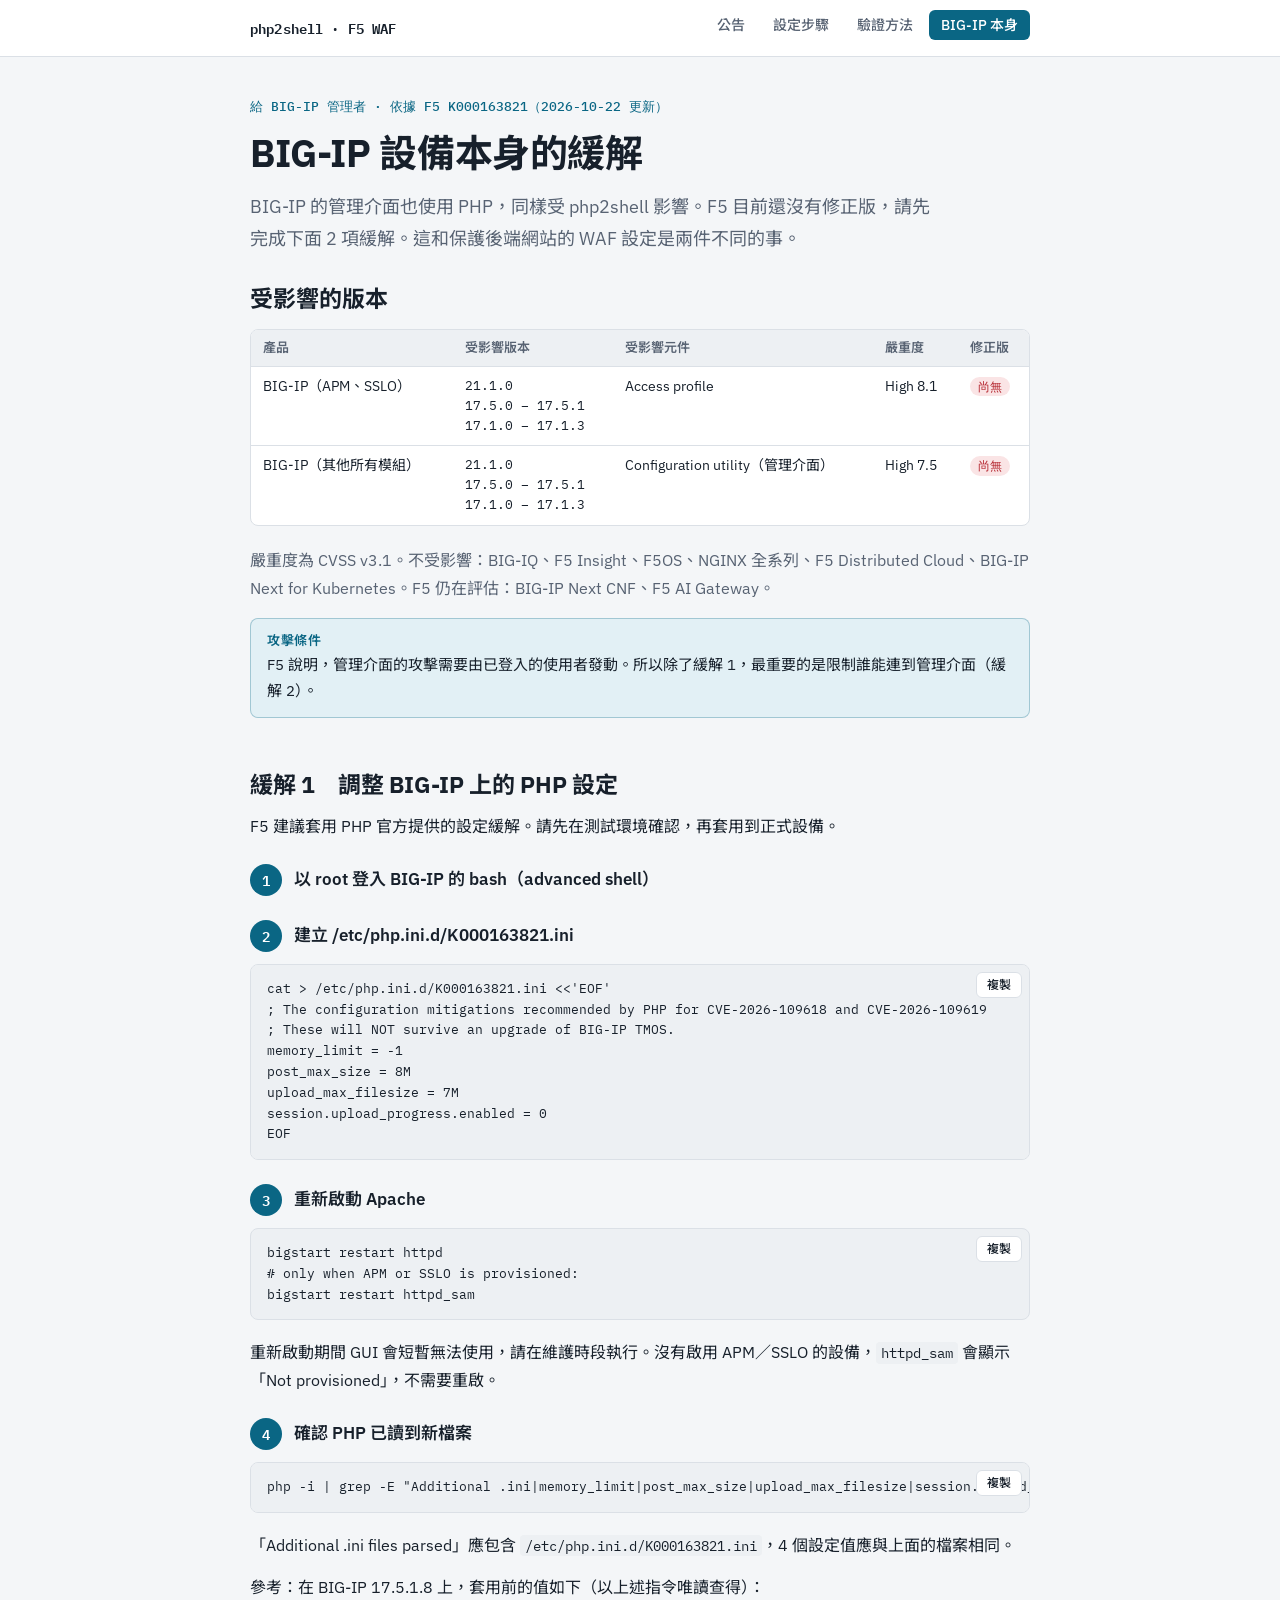
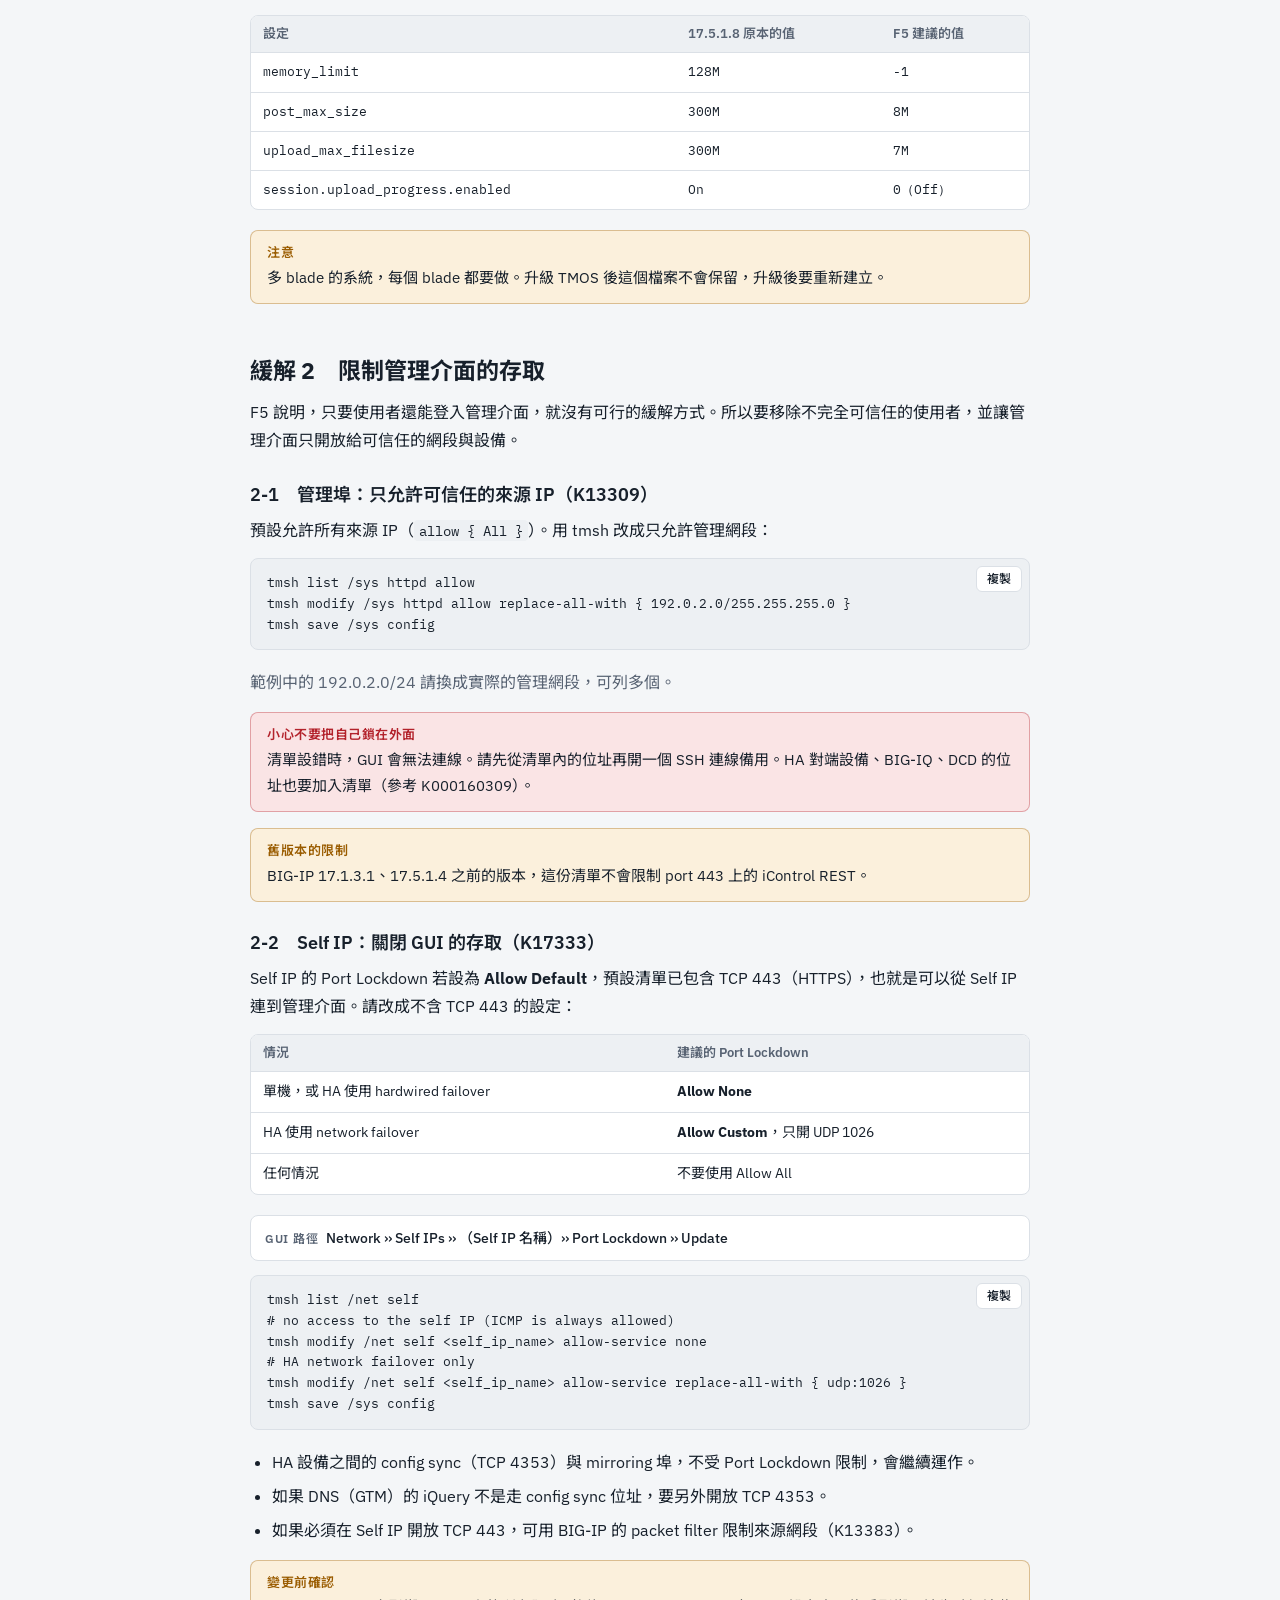
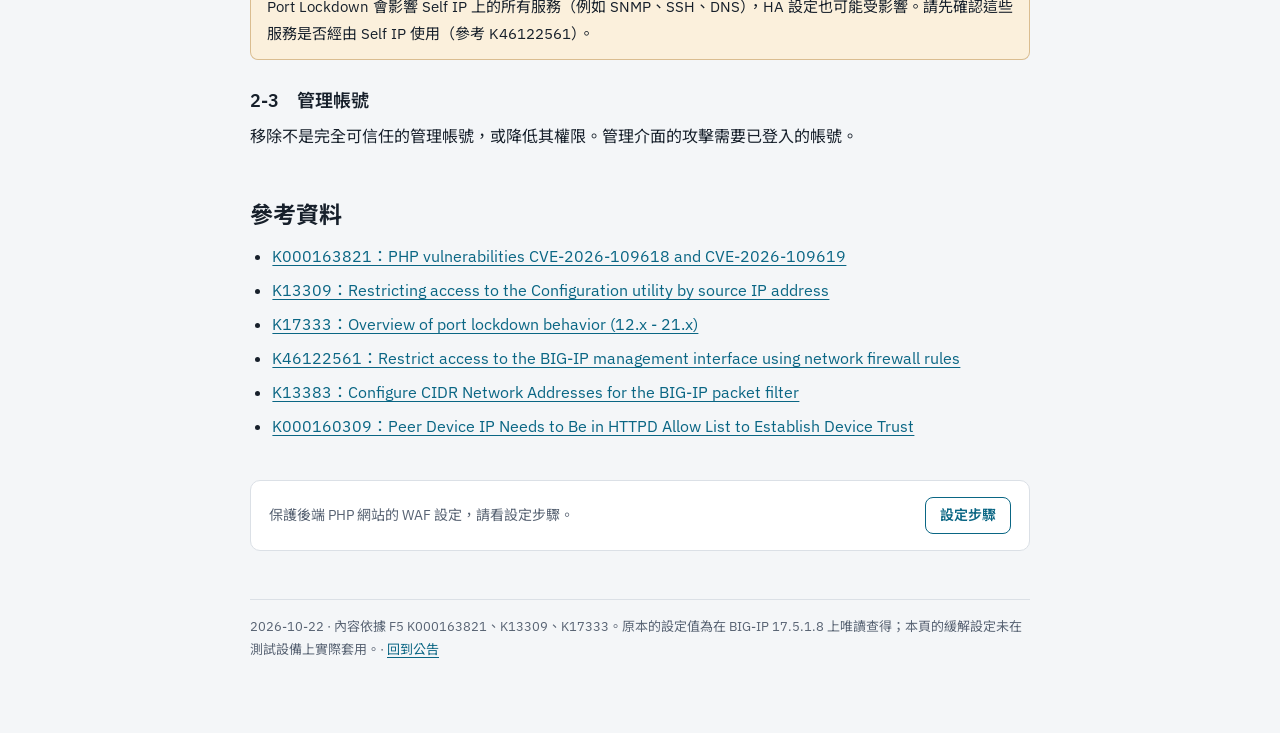
==== docs/bigip.html @ 69b3f518 "docs: add public php2shell guide site for GitHub Pages Co-Authored-By: Claude Opus 5.5 <noreply@anth" ====
<!doctype html>
<html lang="zh-Hant">
<head>
<meta charset="utf-8">
<meta name="viewport" content="width=device-width, initial-scale=1, viewport-fit=cover">
<title>php2shell BIG-IP 本身緩解</title>
<link rel="preconnect" href="https://fonts.googleapis.com">
<link rel="preconnect" href="https://fonts.gstatic.com" crossorigin>
<link rel="stylesheet" href="https://fonts.googleapis.com/css2?family=IBM+Plex+Mono:wght@400;500;600&family=IBM+Plex+Sans:wght@400;500;600;700&family=Noto+Sans+TC:wght@400;500;700&display=swap">
<link rel="stylesheet" href="style.css">
</head>
<body>
<nav class="bar" aria-label="頁面">
  <div class="wrap">
    <a class="brand" href="index.html">php2shell · F5 WAF</a>
    <ul class="tabs">
      <li><a href="index.html">公告</a></li>
      <li><a href="setup.html">設定步驟</a></li>
      <li><a href="verify.html">驗證方法</a></li>
      <li><a href="bigip.html" aria-current="page">BIG-IP 本身</a></li>
    </ul>
  </div>
</nav>

<main class="wrap">
  <header class="hero">
    <p class="eyebrow">給 BIG-IP 管理者 · 依據 F5 K000163821（2026-10-22 更新）</p>
    <h1>BIG-IP 設備本身的緩解</h1>
    <p class="lede">BIG-IP 的管理介面也使用 PHP，同樣受 php2shell 影響。F5 目前還沒有修正版，請先完成下面 2 項緩解。這和保護後端網站的 WAF 設定是兩件不同的事。</p>
  </header>

  <section id="affected">
    <h2>受影響的版本</h2>
    <div class="tbl"><table>
      <tr><th>產品</th><th>受影響版本</th><th>受影響元件</th><th>嚴重度</th><th>修正版</th></tr>
      <tr><td>BIG-IP（APM、SSLO）</td><td class="mono">21.1.0<br>17.5.0 – 17.5.1<br>17.1.0 – 17.1.3</td><td>Access profile</td><td>High 8.1</td><td><span class="pill bad">尚無</span></td></tr>
      <tr><td>BIG-IP（其他所有模組）</td><td class="mono">21.1.0<br>17.5.0 – 17.5.1<br>17.1.0 – 17.1.3</td><td>Configuration utility（管理介面）</td><td>High 7.5</td><td><span class="pill bad">尚無</span></td></tr>
    </table></div>
    <p class="muted">嚴重度為 CVSS v3.1。不受影響：BIG-IQ、F5 Insight、F5OS、NGINX 全系列、F5 Distributed Cloud、BIG-IP Next for Kubernetes。F5 仍在評估：BIG-IP Next CNF、F5 AI Gateway。</p>
    <div class="note info"><b>攻擊條件</b>F5 說明，管理介面的攻擊需要由已登入的使用者發動。所以除了緩解 1，最重要的是限制誰能連到管理介面（緩解 2）。</div>
  </section>

  <section id="php">
    <h2>緩解 1　調整 BIG-IP 上的 PHP 設定</h2>
    <p>F5 建議套用 PHP 官方提供的設定緩解。請先在測試環境確認，再套用到正式設備。</p>
    <div class="step"><span class="n">1</span><h4>以 root 登入 BIG-IP 的 bash（advanced shell）</h4></div>
    <div class="step"><span class="n">2</span><h4>建立 /etc/php.ini.d/K000163821.ini</h4></div>
    <div class="code"><pre>cat &gt; /etc/php.ini.d/K000163821.ini &lt;&lt;'EOF'
; The configuration mitigations recommended by PHP for CVE-2026-109618 and CVE-2026-109619
; These will NOT survive an upgrade of BIG-IP TMOS.
memory_limit = -1
post_max_size = 8M
upload_max_filesize = 7M
session.upload_progress.enabled = 0
EOF</pre></div>
    <div class="step"><span class="n">3</span><h4>重新啟動 Apache</h4></div>
    <div class="code"><pre>bigstart restart httpd
# only when APM or SSLO is provisioned:
bigstart restart httpd_sam</pre></div>
    <p>重新啟動期間 GUI 會短暫無法使用，請在維護時段執行。沒有啟用 APM／SSLO 的設備，<code>httpd_sam</code> 會顯示「Not provisioned」，不需要重啟。</p>
    <div class="step"><span class="n">4</span><h4>確認 PHP 已讀到新檔案</h4></div>
    <div class="code"><pre>php -i | grep -E "Additional .ini|memory_limit|post_max_size|upload_max_filesize|session.upload_progress.enabled"</pre></div>
    <p>「Additional .ini files parsed」應包含 <code>/etc/php.ini.d/K000163821.ini</code>，4 個設定值應與上面的檔案相同。</p>
    <p>參考：在 BIG-IP 17.5.1.8 上，套用前的值如下（以上述指令唯讀查得）：</p>
    <div class="tbl"><table>
      <tr><th>設定</th><th>17.5.1.8 原本的值</th><th>F5 建議的值</th></tr>
      <tr><td class="mono">memory_limit</td><td class="mono">128M</td><td class="mono">-1</td></tr>
      <tr><td class="mono">post_max_size</td><td class="mono">300M</td><td class="mono">8M</td></tr>
      <tr><td class="mono">upload_max_filesize</td><td class="mono">300M</td><td class="mono">7M</td></tr>
      <tr><td class="mono">session.upload_progress.enabled</td><td class="mono">On</td><td class="mono">0（Off）</td></tr>
    </table></div>
    <div class="note warn"><b>注意</b>
      多 blade 的系統，每個 blade 都要做。升級 TMOS 後這個檔案不會保留，升級後要重新建立。
    </div>
  </section>

  <section id="access">
    <h2>緩解 2　限制管理介面的存取</h2>
    <p>F5 說明，只要使用者還能登入管理介面，就沒有可行的緩解方式。所以要移除不完全可信任的使用者，並讓管理介面只開放給可信任的網段與設備。</p>

    <h3>2-1　管理埠：只允許可信任的來源 IP（K13309）</h3>
    <p>預設允許所有來源 IP（<code>allow { All }</code>）。用 tmsh 改成只允許管理網段：</p>
    <div class="code"><pre>tmsh list /sys httpd allow
tmsh modify /sys httpd allow replace-all-with { 192.0.2.0/255.255.255.0 }
tmsh save /sys config</pre></div>
    <p class="muted">範例中的 192.0.2.0/24 請換成實際的管理網段，可列多個。</p>
    <div class="note bad"><b>小心不要把自己鎖在外面</b>清單設錯時，GUI 會無法連線。請先從清單內的位址再開一個 SSH 連線備用。HA 對端設備、BIG-IQ、DCD 的位址也要加入清單（參考 K000160309）。</div>
    <div class="note warn"><b>舊版本的限制</b>BIG-IP 17.1.3.1、17.5.1.4 之前的版本，這份清單不會限制 port 443 上的 iControl REST。</div>

    <h3>2-2　Self IP：關閉 GUI 的存取（K17333）</h3>
    <p>Self IP 的 Port Lockdown 若設為 <b>Allow Default</b>，預設清單已包含 TCP 443（HTTPS），也就是可以從 Self IP 連到管理介面。請改成不含 TCP 443 的設定：</p>
    <div class="tbl"><table>
      <tr><th>情況</th><th>建議的 Port Lockdown</th></tr>
      <tr><td>單機，或 HA 使用 hardwired failover</td><td><b>Allow None</b></td></tr>
      <tr><td>HA 使用 network failover</td><td><b>Allow Custom</b>，只開 UDP 1026</td></tr>
      <tr><td>任何情況</td><td>不要使用 Allow All</td></tr>
    </table></div>
    <div class="path"><span>GUI 路徑</span><b>Network ›› Self IPs ›› （Self IP 名稱）›› Port Lockdown ›› Update</b></div>
    <div class="code"><pre>tmsh list /net self
# no access to the self IP (ICMP is always allowed)
tmsh modify /net self &lt;self_ip_name&gt; allow-service none
# HA network failover only
tmsh modify /net self &lt;self_ip_name&gt; allow-service replace-all-with { udp:1026 }
tmsh save /sys config</pre></div>
    <ul>
      <li>HA 設備之間的 config sync（TCP 4353）與 mirroring 埠，不受 Port Lockdown 限制，會繼續運作。</li>
      <li>如果 DNS（GTM）的 iQuery 不是走 config sync 位址，要另外開放 TCP 4353。</li>
      <li>如果必須在 Self IP 開放 TCP 443，可用 BIG-IP 的 packet filter 限制來源網段（K13383）。</li>
    </ul>
    <div class="note warn"><b>變更前確認</b>Port Lockdown 會影響 Self IP 上的所有服務（例如 SNMP、SSH、DNS），HA 設定也可能受影響。請先確認這些服務是否經由 Self IP 使用（參考 K46122561）。</div>

    <h3>2-3　管理帳號</h3>
    <p>移除不是完全可信任的管理帳號，或降低其權限。管理介面的攻擊需要已登入的帳號。</p>
  </section>

  <section id="refs">
    <h2>參考資料</h2>
    <ul>
      <li><a href="https://my.f5.com/manage/s/article/K000163821">K000163821：PHP vulnerabilities CVE-2026-109618 and CVE-2026-109619</a></li>
      <li><a href="https://my.f5.com/manage/s/article/K13309">K13309：Restricting access to the Configuration utility by source IP address</a></li>
      <li><a href="https://my.f5.com/manage/s/article/K17333">K17333：Overview of port lockdown behavior (12.x - 21.x)</a></li>
      <li><a href="https://my.f5.com/manage/s/article/K46122561">K46122561：Restrict access to the BIG-IP management interface using network firewall rules</a></li>
      <li><a href="https://my.f5.com/manage/s/article/K13383">K13383：Configure CIDR Network Addresses for the BIG-IP packet filter</a></li>
      <li><a href="https://my.f5.com/manage/s/article/K000160309">K000160309：Peer Device IP Needs to Be in HTTPD Allow List to Establish Device Trust</a></li>
    </ul>
  </section>

  <div class="next"><span>保護後端 PHP 網站的 WAF 設定，請看設定步驟。</span><a class="btn ghost" href="setup.html">設定步驟</a></div>

  <footer>2026-10-22 · 內容依據 F5 K000163821、K13309、K17333。原本的設定值為在 BIG-IP 17.5.1.8 上唯讀查得；本頁的緩解設定未在測試設備上實際套用。· <a href="index.html">回到公告</a></footer>
</main>
<script src="app.js"></script>
</body>
</html>
---- docs/style.css ----
/* Layout: one reading column under a three-tab page bar (公告 / 設定步驟 / 驗證方法). */
:root {
  --bg: #f4f6f8;
  --surface: #ffffff;
  --ink: #17202b;
  --muted: #586373;
  --line: #dbe0e6;
  --accent: #0a6684;
  --accent-soft: #e2f0f5;
  --ok: #1d7a4c;
  --ok-soft: #e3f3ea;
  --warn: #9a5c00;
  --warn-soft: #fbf0dc;
  --bad: #b3222b;
  --bad-soft: #fae4e5;
  --code-bg: #edf0f3;
  --shadow: 0 1px 2px rgba(20, 32, 48, .06), 0 4px 16px rgba(20, 32, 48, .05);
  --f-display: "IBM Plex Sans", "Noto Sans TC", "PingFang TC", "Microsoft JhengHei", sans-serif;
  --f-body: "IBM Plex Sans", "Noto Sans TC", "PingFang TC", "Microsoft JhengHei", sans-serif;
  --f-mono: "IBM Plex Mono", ui-monospace, "SFMono-Regular", Menlo, Consolas, monospace;
  color-scheme: light;
}
@media (prefers-color-scheme: dark) {
  :root:not([data-theme="light"]) {
    --bg: #0f1419; --surface: #161d25; --ink: #e5eaef; --muted: #9ba7b3; --line: #2a3541;
    --accent: #56b4d3; --accent-soft: #12303b; --ok: #4fc58c; --ok-soft: #133024;
    --warn: #e2a64b; --warn-soft: #34270f; --bad: #f1737c; --bad-soft: #3a1a1d; --code-bg: #1c2530;
    --shadow: 0 1px 2px rgba(0, 0, 0, .3), 0 4px 16px rgba(0, 0, 0, .25);
    color-scheme: dark;
  }
}
:root[data-theme="dark"] {
  --bg: #0f1419; --surface: #161d25; --ink: #e5eaef; --muted: #9ba7b3; --line: #2a3541;
  --accent: #56b4d3; --accent-soft: #12303b; --ok: #4fc58c; --ok-soft: #133024;
  --warn: #e2a64b; --warn-soft: #34270f; --bad: #f1737c; --bad-soft: #3a1a1d; --code-bg: #1c2530;
  --shadow: 0 1px 2px rgba(0, 0, 0, .3), 0 4px 16px rgba(0, 0, 0, .25);
  color-scheme: dark;
}

* { box-sizing: border-box; }
html { -webkit-text-size-adjust: 100%; }
body { margin: 0; background: var(--bg); color: var(--ink); font-family: var(--f-body); font-size: 16px; line-height: 1.75; }
img { max-width: 100%; }
[hidden] { display: none !important; }
a { color: var(--accent); text-underline-offset: 3px; }
a:focus-visible, button:focus-visible { outline: 2px solid var(--accent); outline-offset: 2px; border-radius: 4px; }
code { font-family: var(--f-mono); font-size: .9em; background: var(--code-bg); padding: .08em .35em; border-radius: 4px; overflow-wrap: anywhere; }

.wrap { max-width: 820px; margin: 0 auto; padding-inline: 20px; }

/* page bar */
.bar { background: var(--surface); border-bottom: 1px solid var(--line); position: sticky; top: env(safe-area-inset-top, 0px); z-index: 10; }
.bar .wrap { display: flex; flex-wrap: wrap; align-items: center; justify-content: space-between; gap: 6px 16px; padding-block: 10px; }
.bar .brand { font: 600 14px/1.3 var(--f-mono); color: var(--ink); text-decoration: none; letter-spacing: .01em; }
.tabs { display: flex; gap: 4px; flex-wrap: wrap; margin: 0; padding: 0; list-style: none; }
.tabs a { display: block; padding: 6px 12px; border-radius: 6px; font: 500 14px/1.3 var(--f-display); color: var(--muted); text-decoration: none; }
.tabs a:hover { background: var(--accent-soft); color: var(--ink); }
.tabs a[aria-current="page"] { background: var(--accent); color: var(--surface); }

/* hero */
.hero { padding-block: 40px 28px; }
.eyebrow { font: 500 13px/1.5 var(--f-mono); color: var(--accent); margin: 0 0 12px; }
h1 { font: 700 clamp(27px, 4.4vw, 38px)/1.28 var(--f-display); margin: 0 0 14px; text-wrap: balance; letter-spacing: -.01em; }
.lede { font-size: 18px; color: var(--muted); margin: 0; max-width: 62ch; }

main { padding-bottom: 72px; }
.hero + section { padding-top: 0; }
section { padding-top: 34px; scroll-margin-top: 72px; }
h2 { font: 700 23px/1.4 var(--f-display); margin: 0 0 12px; text-wrap: balance; }
h3 { font: 600 18px/1.45 var(--f-display); margin: 28px 0 8px; text-wrap: balance; }
p { margin: 0 0 14px; }
ul, ol { padding-left: 1.4em; margin: 0 0 16px; }
li { margin-bottom: 6px; }
.muted { color: var(--muted); }

.note { border-radius: 8px; padding: 12px 16px; margin: 16px 0; font-size: 15px; border: 1px solid; }
.note b:first-child { display: block; font: 600 13px/1.5 var(--f-display); letter-spacing: .04em; margin-bottom: 2px; }
.note.warn { background: var(--warn-soft); border-color: color-mix(in srgb, var(--warn) 35%, transparent); }
.note.warn b:first-child { color: var(--warn); }
.note.bad { background: var(--bad-soft); border-color: color-mix(in srgb, var(--bad) 35%, transparent); }
.note.bad b:first-child { color: var(--bad); }
.note.info { background: var(--accent-soft); border-color: color-mix(in srgb, var(--accent) 30%, transparent); }
.note.info b:first-child { color: var(--accent); }

.tbl { overflow-x: auto; margin: 14px 0 20px; border: 1px solid var(--line); border-radius: 8px; background: var(--surface); }
table { border-collapse: collapse; width: 100%; font-size: 14px; line-height: 1.55; }
th, td { text-align: left; padding: 9px 12px; border-bottom: 1px solid var(--line); vertical-align: top; }
th { font: 600 13px/1.4 var(--f-display); color: var(--muted); background: var(--code-bg); white-space: nowrap; }
tr:last-child td { border-bottom: 0; }
td.mono { font-family: var(--f-mono); font-size: 13px; white-space: nowrap; }

.pill { display: inline-block; font: 500 12px/1.3 var(--f-mono); padding: 2px 8px; border-radius: 999px; white-space: nowrap; }
.pill.ok { background: var(--ok-soft); color: var(--ok); }
.pill.bad { background: var(--bad-soft); color: var(--bad); }
.pill.warn { background: var(--warn-soft); color: var(--warn); }
.pill.dim { background: var(--code-bg); color: var(--muted); }

/* the four required actions on the notice page */
.todo { list-style: none; padding: 0; margin: 18px 0 8px; display: grid; gap: 10px; counter-reset: todo; }
.todo li { margin: 0; display: grid; grid-template-columns: 40px minmax(0, 1fr); gap: 14px; background: var(--surface); border: 1px solid var(--line); border-radius: 10px; padding: 16px 18px; counter-increment: todo; }
.todo li::before { content: counter(todo); width: 40px; height: 40px; border-radius: 50%; background: var(--accent); color: var(--surface); display: grid; place-items: center; font: 600 17px/1 var(--f-mono); }
.todo strong { display: block; font: 600 17px/1.45 var(--f-display); margin-bottom: 2px; }
.todo span { color: var(--muted); font-size: 15px; display: block; }
.todo a { font-size: 14px; }

.sigs { display: grid; grid-template-columns: repeat(3, minmax(0, 1fr)); gap: 10px; margin: 14px 0 6px; }
.sig { background: var(--surface); border: 1px solid var(--line); border-radius: 10px; padding: 14px 16px; display: grid; gap: 4px; }
.sig .id { font: 600 20px/1.2 var(--f-mono); }
.sig .nm { font-size: 14px; }
.sig .row { display: flex; flex-wrap: wrap; gap: 6px; margin-top: 4px; }

.links { display: grid; grid-template-columns: repeat(2, minmax(0, 1fr)); gap: 10px; margin: 14px 0; }
.links a { display: grid; gap: 2px; padding: 14px 16px; background: var(--surface); border: 1px solid var(--line); border-radius: 10px; text-decoration: none; color: var(--ink); }
.links a:hover { border-color: var(--accent); }
.links a b { font: 600 16px/1.4 var(--f-display); color: var(--accent); }
.links a span { font-size: 14px; color: var(--muted); }

/* GUI steps */
.path { display: flex; flex-wrap: wrap; gap: 4px 8px; align-items: baseline; font-size: 14px; margin: 14px 0; padding: 10px 14px; background: var(--surface); border: 1px solid var(--line); border-radius: 8px; }
.path span:first-child { font: 600 12px/1.6 var(--f-display); letter-spacing: .06em; text-transform: uppercase; color: var(--muted); }
.path b { font-weight: 500; min-width: 0; overflow-wrap: anywhere; }
.step { display: grid; grid-template-columns: 32px minmax(0, 1fr); gap: 12px; margin: 24px 0 10px; align-items: start; }
.step .n { width: 32px; height: 32px; border-radius: 50%; background: var(--accent); color: var(--surface); display: grid; place-items: center; font: 600 14px/1 var(--f-mono); }
.step h4 { font: 600 17px/1.5 var(--f-display); margin: 3px 0 0; }

figure { margin: 14px 0 22px; }
figure button { display: block; width: 100%; padding: 0; border: 1px solid var(--line); border-radius: 8px; overflow: hidden; background: var(--surface); cursor: zoom-in; box-shadow: var(--shadow); }
figure.narrow button { max-width: 520px; }
figure img { display: block; width: 100%; height: auto; }
figcaption { font-size: 13px; color: var(--muted); margin-top: 8px; }

.code { position: relative; margin: 12px 0 18px; }
.code pre { margin: 0; background: var(--code-bg); border: 1px solid var(--line); border-radius: 8px; padding: 14px 16px; padding-right: 72px; overflow-x: auto; font: 13px/1.6 var(--f-mono); color: var(--ink); }
.code button { position: absolute; top: 8px; right: 8px; font: 500 12px/1 var(--f-display); padding: 6px 10px; border-radius: 6px; border: 1px solid var(--line); background: var(--surface); color: var(--ink); cursor: pointer; }
.code button:hover { border-color: var(--accent); color: var(--accent); }

.btn { display: inline-flex; align-items: center; gap: 8px; padding: 9px 14px; border-radius: 8px; font: 600 14px/1.2 var(--f-display); text-decoration: none; border: 1px solid var(--accent); }
.btn.primary { background: var(--accent); color: var(--surface); }
.btn.ghost { color: var(--accent); }
.btns { display: flex; flex-wrap: wrap; gap: 8px; margin: 12px 0 18px; }

.next { margin-top: 40px; padding: 16px 18px; border: 1px solid var(--line); border-radius: 10px; background: var(--surface); display: flex; flex-wrap: wrap; gap: 8px 16px; align-items: center; justify-content: space-between; }
.next span { color: var(--muted); font-size: 14px; }

footer { margin-top: 48px; padding-top: 16px; border-top: 1px solid var(--line); font-size: 13px; color: var(--muted); }

.lightbox { position: fixed; inset: 0; background: rgba(8, 12, 16, .88); display: grid; place-items: center; padding: 24px; z-index: 50; cursor: zoom-out; }
.lightbox img { max-width: 100%; max-height: 100%; border-radius: 6px; background: #fff; }

@media (max-width: 640px) {
  body { font-size: 15px; }
  .wrap { padding-inline: 16px; }
  .sigs, .links { grid-template-columns: minmax(0, 1fr); }
  .todo li { grid-template-columns: 32px minmax(0, 1fr); gap: 12px; padding: 14px; }
  .todo li::before { width: 32px; height: 32px; font-size: 15px; }
  .hero { padding-block: 28px 20px; }
}
@media (prefers-reduced-motion: no-preference) {
  .tabs a, .links a, .btn, .code button { transition: background-color .15s, color .15s, border-color .15s; }
}
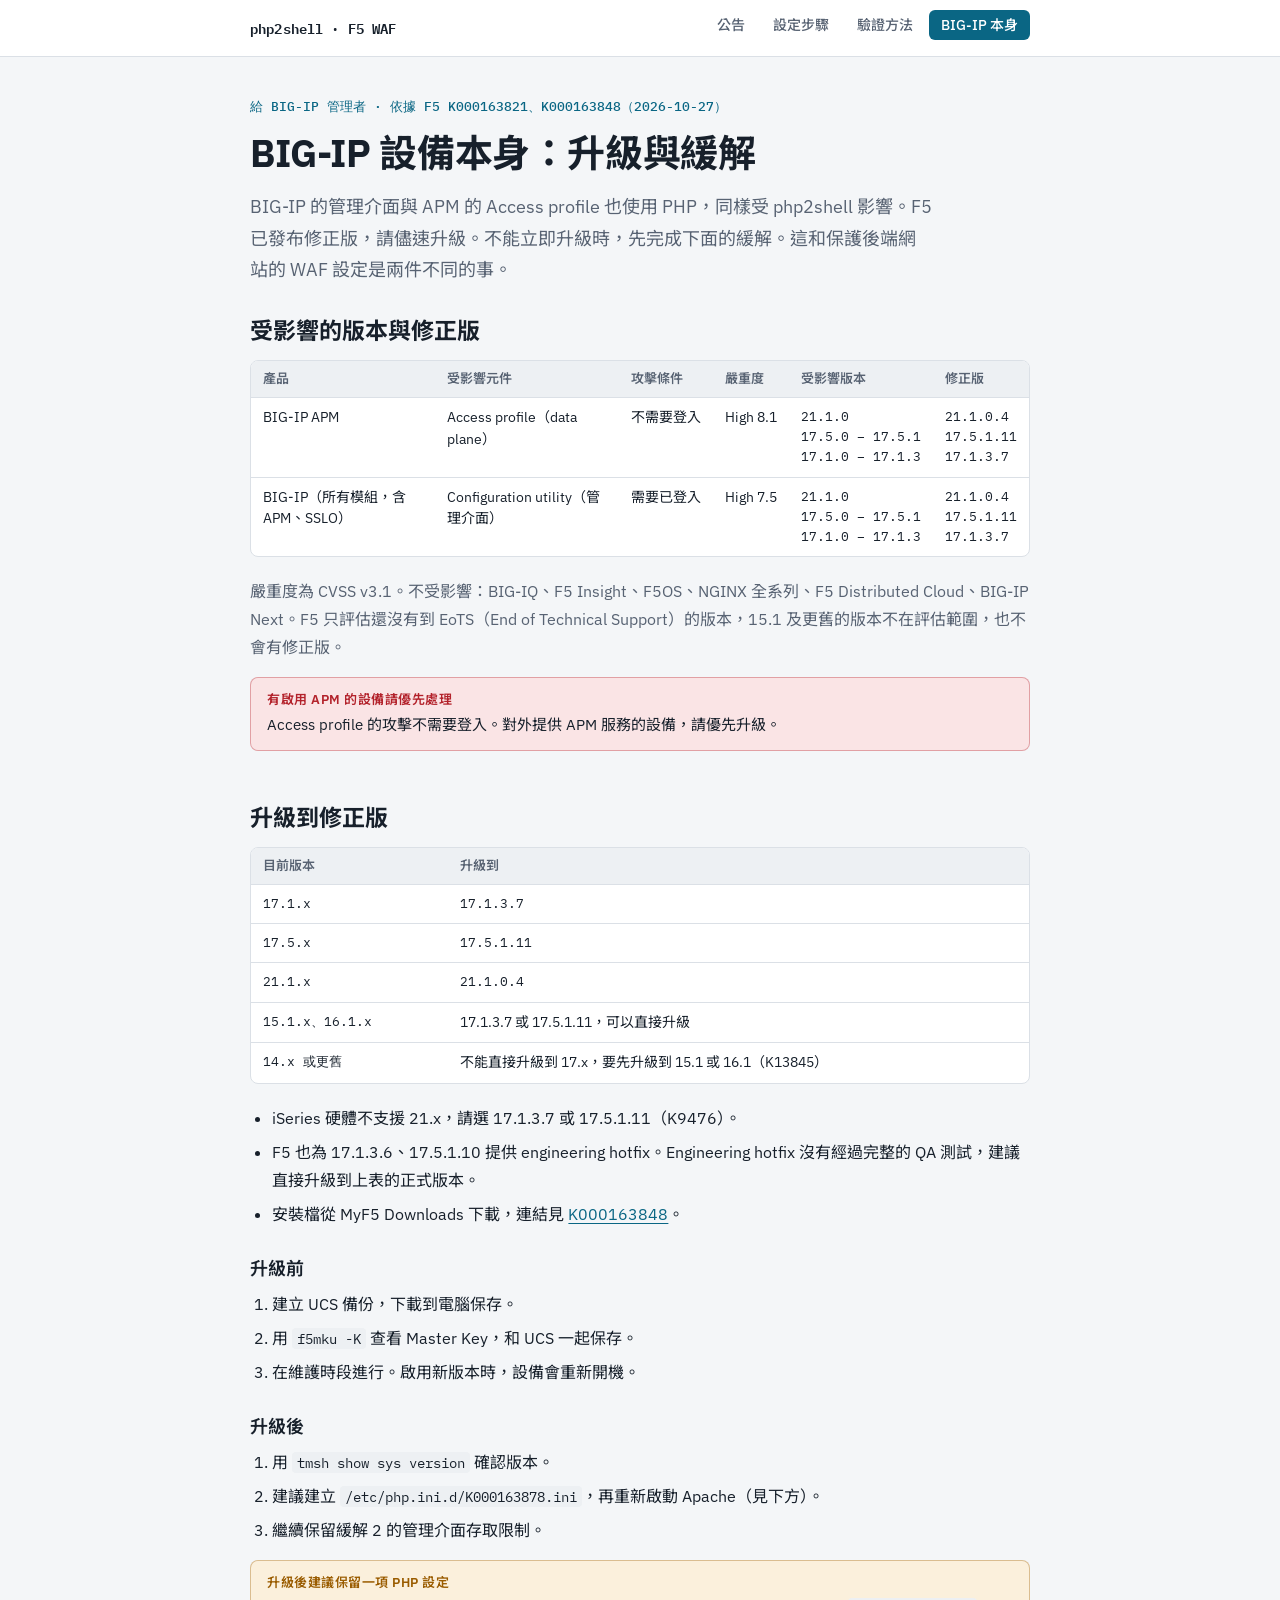
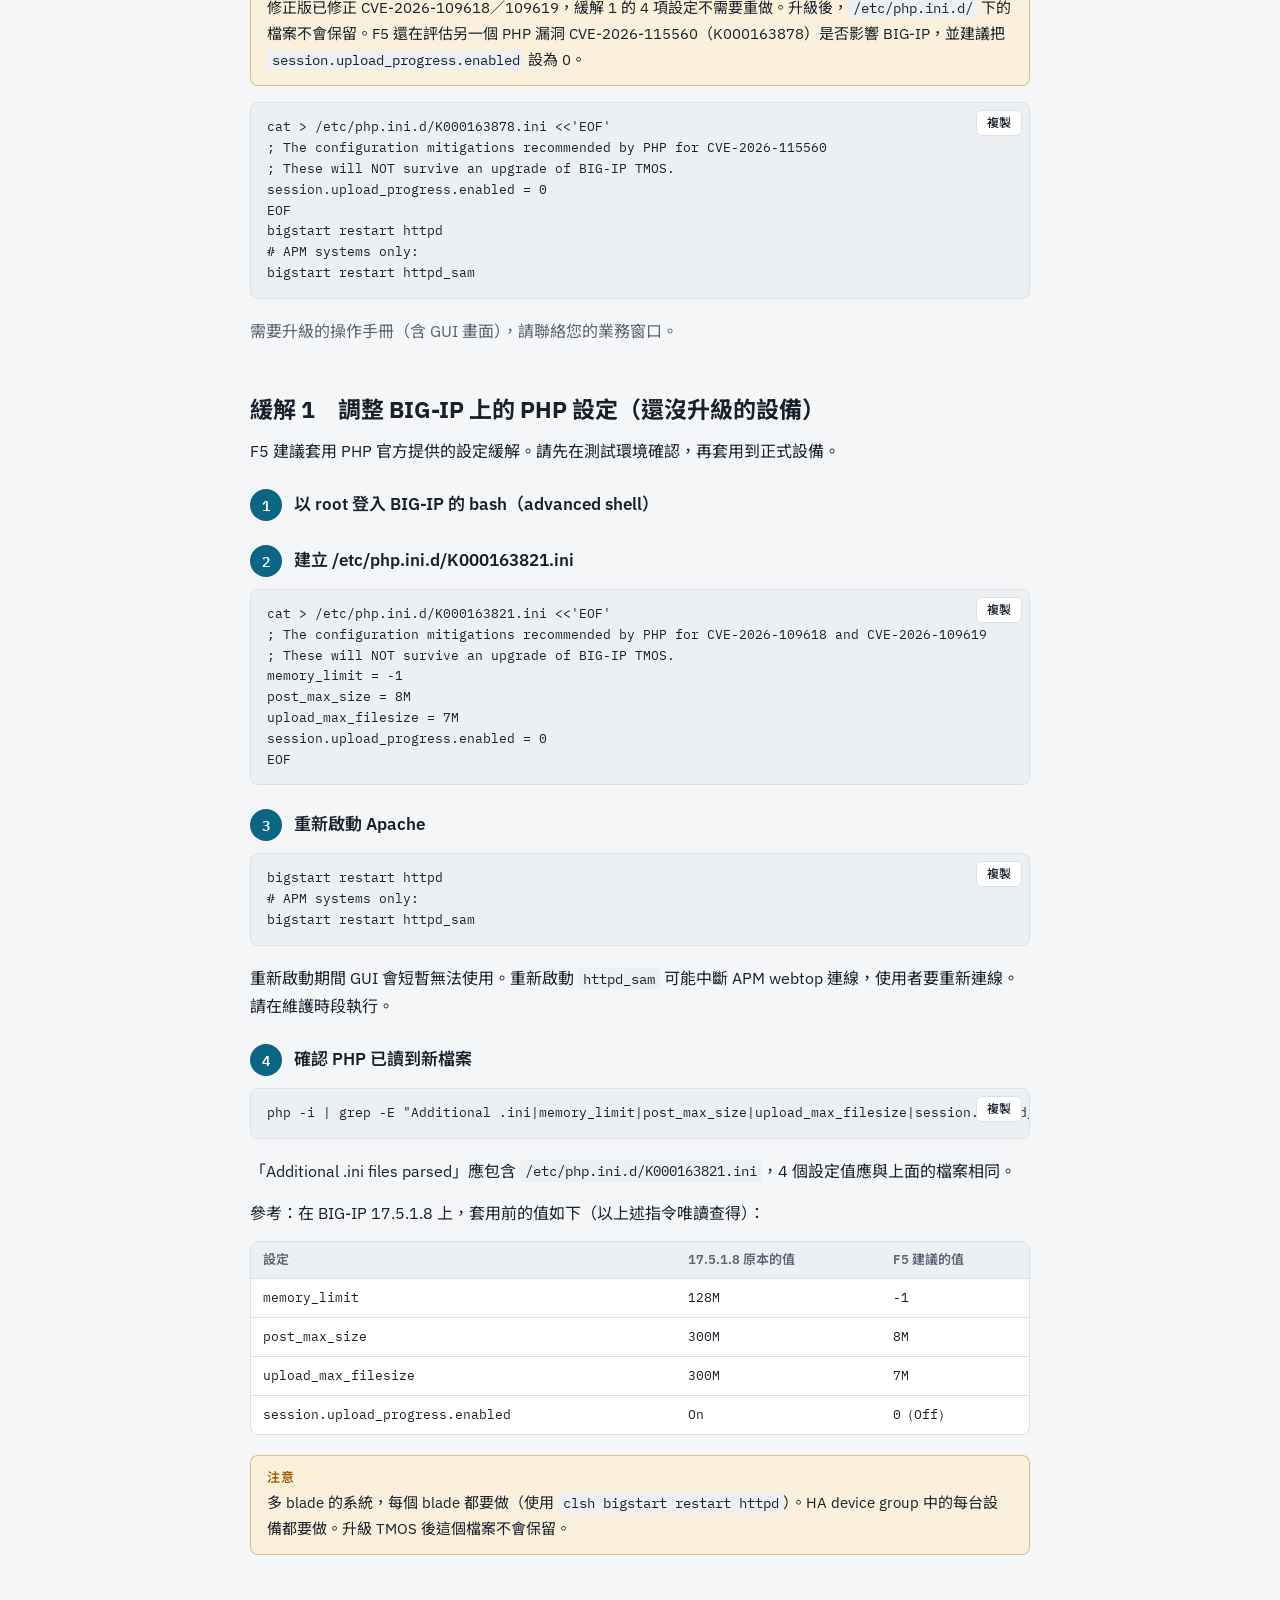
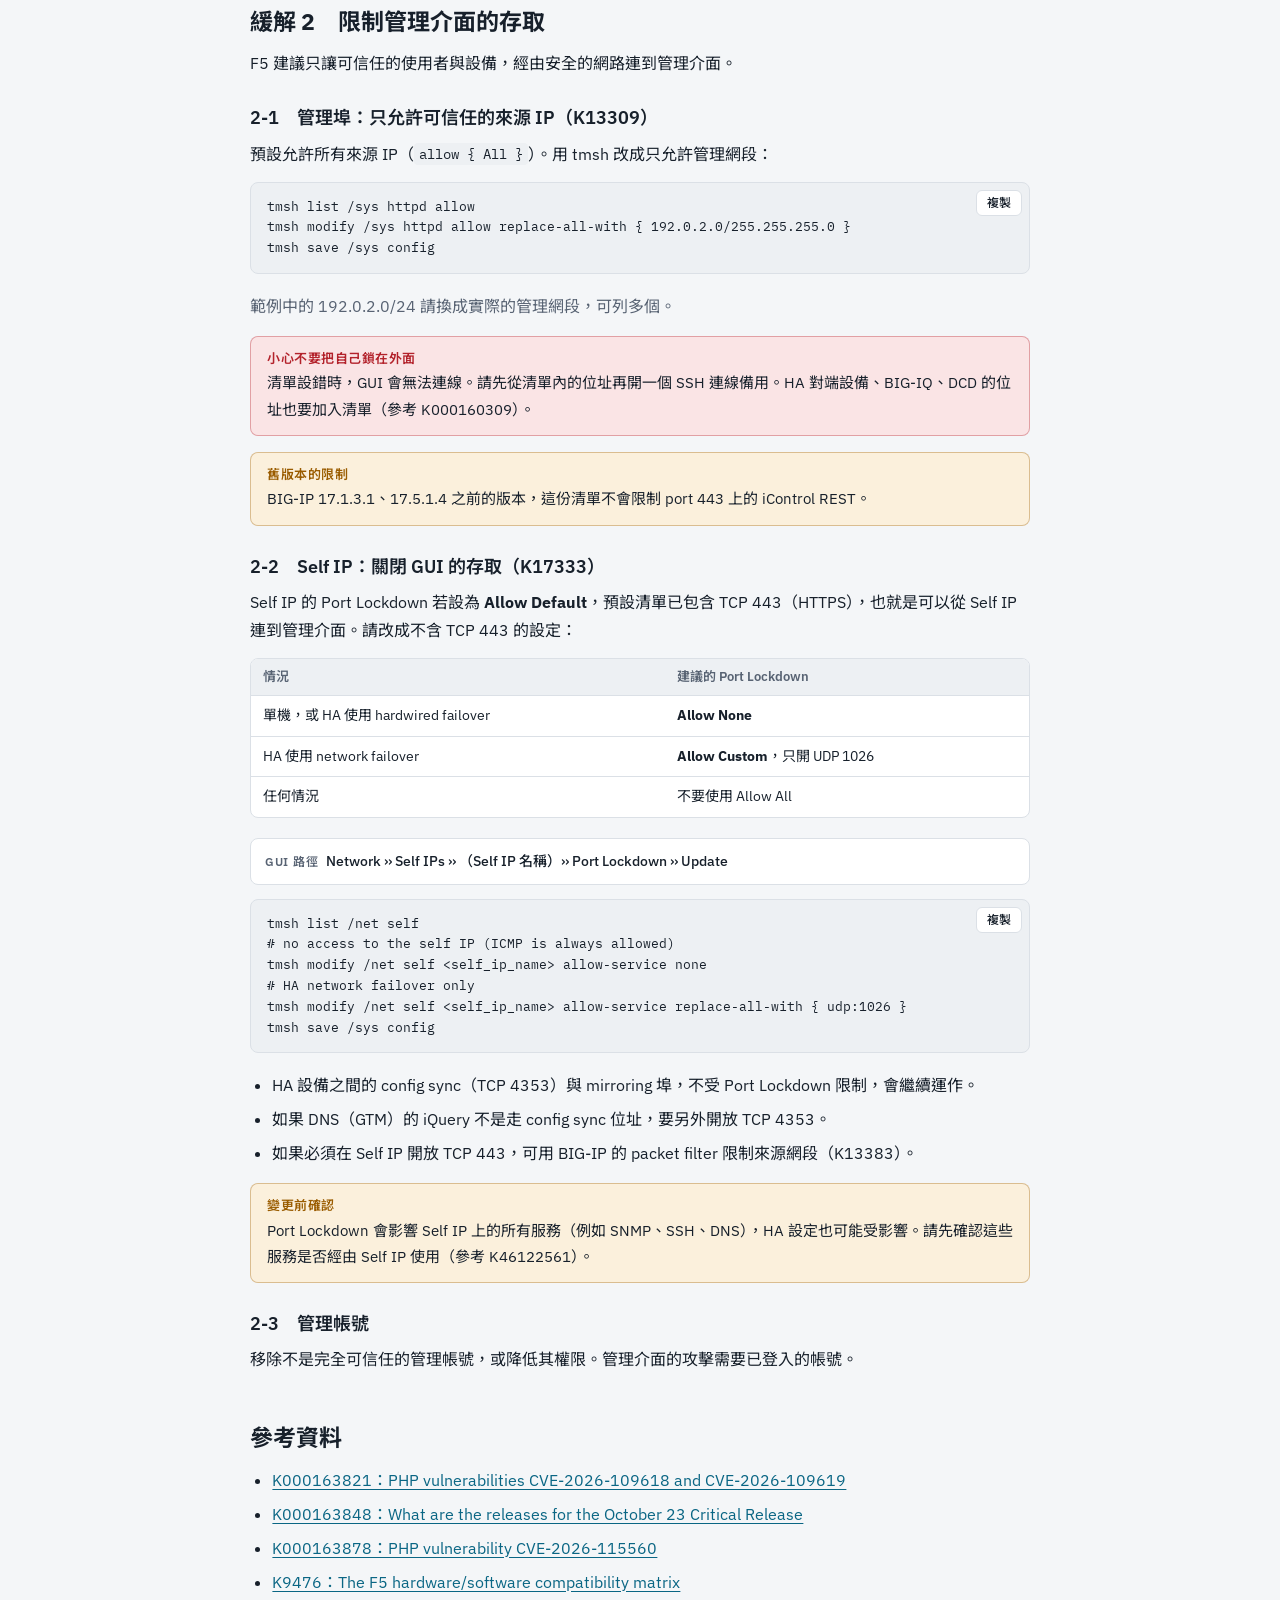
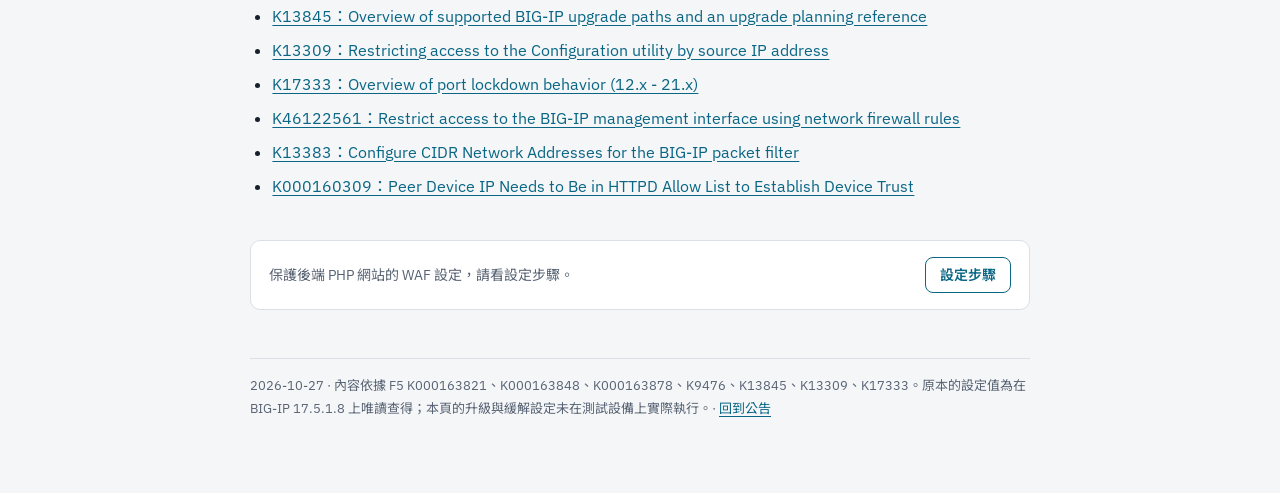
==== commit 8b967686: "docs: add F5 fixed versions and BIG-IP upgrade guidance - bigip.html: fixed versions 17.1.3.7 / 17.5" ====
--- a/docs/bigip.html
+++ b/docs/bigip.html
@@ -3,7 +3,7 @@
 <head>
 <meta charset="utf-8">
 <meta name="viewport" content="width=device-width, initial-scale=1, viewport-fit=cover">
-<title>php2shell BIG-IP 本身緩解</title>
+<title>php2shell BIG-IP 升級與緩解</title>
 <link rel="preconnect" href="https://fonts.googleapis.com">
 <link rel="preconnect" href="https://fonts.gstatic.com" crossorigin>
 <link rel="stylesheet" href="https://fonts.googleapis.com/css2?family=IBM+Plex+Mono:wght@400;500;600&family=IBM+Plex+Sans:wght@400;500;600;700&family=Noto+Sans+TC:wght@400;500;700&display=swap">
@@ -24,24 +24,65 @@
 
 <main class="wrap">
   <header class="hero">
-    <p class="eyebrow">給 BIG-IP 管理者 · 依據 F5 K000163821（2026-10-22 更新）</p>
-    <h1>BIG-IP 設備本身的緩解</h1>
-    <p class="lede">BIG-IP 的管理介面也使用 PHP，同樣受 php2shell 影響。F5 目前還沒有修正版，請先完成下面 2 項緩解。這和保護後端網站的 WAF 設定是兩件不同的事。</p>
+    <p class="eyebrow">給 BIG-IP 管理者 · 依據 F5 K000163821、K000163848（2026-10-27）</p>
+    <h1>BIG-IP 設備本身：升級與緩解</h1>
+    <p class="lede">BIG-IP 的管理介面與 APM 的 Access profile 也使用 PHP，同樣受 php2shell 影響。F5 已發布修正版，請儘速升級。不能立即升級時，先完成下面的緩解。這和保護後端網站的 WAF 設定是兩件不同的事。</p>
   </header>
 
   <section id="affected">
-    <h2>受影響的版本</h2>
+    <h2>受影響的版本與修正版</h2>
     <div class="tbl"><table>
-      <tr><th>產品</th><th>受影響版本</th><th>受影響元件</th><th>嚴重度</th><th>修正版</th></tr>
-      <tr><td>BIG-IP（APM、SSLO）</td><td class="mono">21.1.0<br>17.5.0 – 17.5.1<br>17.1.0 – 17.1.3</td><td>Access profile</td><td>High 8.1</td><td><span class="pill bad">尚無</span></td></tr>
-      <tr><td>BIG-IP（其他所有模組）</td><td class="mono">21.1.0<br>17.5.0 – 17.5.1<br>17.1.0 – 17.1.3</td><td>Configuration utility（管理介面）</td><td>High 7.5</td><td><span class="pill bad">尚無</span></td></tr>
+      <tr><th>產品</th><th>受影響元件</th><th>攻擊條件</th><th>嚴重度</th><th>受影響版本</th><th>修正版</th></tr>
+      <tr><td>BIG-IP APM</td><td>Access profile（data plane）</td><td class="nw">不需要登入</td><td class="nw">High 8.1</td><td class="mono">21.1.0<br>17.5.0 – 17.5.1<br>17.1.0 – 17.1.3</td><td class="mono">21.1.0.4<br>17.5.1.11<br>17.1.3.7</td></tr>
+      <tr><td>BIG-IP（所有模組，含 APM、SSLO）</td><td>Configuration utility（管理介面）</td><td class="nw">需要已登入</td><td class="nw">High 7.5</td><td class="mono">21.1.0<br>17.5.0 – 17.5.1<br>17.1.0 – 17.1.3</td><td class="mono">21.1.0.4<br>17.5.1.11<br>17.1.3.7</td></tr>
     </table></div>
-    <p class="muted">嚴重度為 CVSS v3.1。不受影響：BIG-IQ、F5 Insight、F5OS、NGINX 全系列、F5 Distributed Cloud、BIG-IP Next for Kubernetes。F5 仍在評估：BIG-IP Next CNF、F5 AI Gateway。</p>
-    <div class="note info"><b>攻擊條件</b>F5 說明，管理介面的攻擊需要由已登入的使用者發動。所以除了緩解 1，最重要的是限制誰能連到管理介面（緩解 2）。</div>
+    <p class="muted">嚴重度為 CVSS v3.1。不受影響：BIG-IQ、F5 Insight、F5OS、NGINX 全系列、F5 Distributed Cloud、BIG-IP Next。F5 只評估還沒有到 EoTS（End of Technical Support）的版本，15.1 及更舊的版本不在評估範圍，也不會有修正版。</p>
+    <div class="note bad"><b>有啟用 APM 的設備請優先處理</b>Access profile 的攻擊不需要登入。對外提供 APM 服務的設備，請優先升級。</div>
+  </section>
+
+  <section id="upgrade">
+    <h2>升級到修正版</h2>
+    <div class="tbl"><table>
+      <tr><th>目前版本</th><th>升級到</th></tr>
+      <tr><td class="mono">17.1.x</td><td class="mono">17.1.3.7</td></tr>
+      <tr><td class="mono">17.5.x</td><td class="mono">17.5.1.11</td></tr>
+      <tr><td class="mono">21.1.x</td><td class="mono">21.1.0.4</td></tr>
+      <tr><td class="mono">15.1.x、16.1.x</td><td><span class="mono">17.1.3.7</span> 或 <span class="mono">17.5.1.11</span>，可以直接升級</td></tr>
+      <tr><td class="mono">14.x 或更舊</td><td>不能直接升級到 17.x，要先升級到 15.1 或 16.1（K13845）</td></tr>
+    </table></div>
+    <ul>
+      <li>iSeries 硬體不支援 21.x，請選 17.1.3.7 或 17.5.1.11（K9476）。</li>
+      <li>F5 也為 17.1.3.6、17.5.1.10 提供 engineering hotfix。Engineering hotfix 沒有經過完整的 QA 測試，建議直接升級到上表的正式版本。</li>
+      <li>安裝檔從 MyF5 Downloads 下載，連結見 <a href="https://my.f5.com/manage/s/article/K000163848">K000163848</a>。</li>
+    </ul>
+
+    <h3>升級前</h3>
+    <ol>
+      <li>建立 UCS 備份，下載到電腦保存。</li>
+      <li>用 <code>f5mku -K</code> 查看 Master Key，和 UCS 一起保存。</li>
+      <li>在維護時段進行。啟用新版本時，設備會重新開機。</li>
+    </ol>
+
+    <h3>升級後</h3>
+    <ol>
+      <li>用 <code>tmsh show sys version</code> 確認版本。</li>
+      <li>建議建立 <code>/etc/php.ini.d/K000163878.ini</code>，再重新啟動 Apache（見下方）。</li>
+      <li>繼續保留緩解 2 的管理介面存取限制。</li>
+    </ol>
+    <div class="note warn"><b>升級後建議保留一項 PHP 設定</b>修正版已修正 CVE-2026-109618／109619，緩解 1 的 4 項設定不需要重做。升級後，<code>/etc/php.ini.d/</code> 下的檔案不會保留。F5 還在評估另一個 PHP 漏洞 CVE-2026-115560（K000163878）是否影響 BIG-IP，並建議把 <code>session.upload_progress.enabled</code> 設為 0。</div>
+    <div class="code"><pre>cat &gt; /etc/php.ini.d/K000163878.ini &lt;&lt;'EOF'
+; The configuration mitigations recommended by PHP for CVE-2026-115560
+; These will NOT survive an upgrade of BIG-IP TMOS.
+session.upload_progress.enabled = 0
+EOF
+bigstart restart httpd
+# APM systems only:
+bigstart restart httpd_sam</pre></div>
+    <p class="muted">需要升級的操作手冊（含 GUI 畫面），請聯絡您的業務窗口。</p>
   </section>
 
   <section id="php">
-    <h2>緩解 1　調整 BIG-IP 上的 PHP 設定</h2>
+    <h2>緩解 1　調整 BIG-IP 上的 PHP 設定（還沒升級的設備）</h2>
     <p>F5 建議套用 PHP 官方提供的設定緩解。請先在測試環境確認，再套用到正式設備。</p>
     <div class="step"><span class="n">1</span><h4>以 root 登入 BIG-IP 的 bash（advanced shell）</h4></div>
     <div class="step"><span class="n">2</span><h4>建立 /etc/php.ini.d/K000163821.ini</h4></div>
@@ -55,9 +96,9 @@
 EOF</pre></div>
     <div class="step"><span class="n">3</span><h4>重新啟動 Apache</h4></div>
     <div class="code"><pre>bigstart restart httpd
-# only when APM or SSLO is provisioned:
+# APM systems only:
 bigstart restart httpd_sam</pre></div>
-    <p>重新啟動期間 GUI 會短暫無法使用，請在維護時段執行。沒有啟用 APM／SSLO 的設備，<code>httpd_sam</code> 會顯示「Not provisioned」，不需要重啟。</p>
+    <p>重新啟動期間 GUI 會短暫無法使用。重新啟動 <code>httpd_sam</code> 可能中斷 APM webtop 連線，使用者要重新連線。請在維護時段執行。</p>
     <div class="step"><span class="n">4</span><h4>確認 PHP 已讀到新檔案</h4></div>
     <div class="code"><pre>php -i | grep -E "Additional .ini|memory_limit|post_max_size|upload_max_filesize|session.upload_progress.enabled"</pre></div>
     <p>「Additional .ini files parsed」應包含 <code>/etc/php.ini.d/K000163821.ini</code>，4 個設定值應與上面的檔案相同。</p>
@@ -70,13 +111,13 @@
       <tr><td class="mono">session.upload_progress.enabled</td><td class="mono">On</td><td class="mono">0（Off）</td></tr>
     </table></div>
     <div class="note warn"><b>注意</b>
-      多 blade 的系統，每個 blade 都要做。升級 TMOS 後這個檔案不會保留，升級後要重新建立。
+      多 blade 的系統，每個 blade 都要做（使用 <code>clsh bigstart restart httpd</code>）。HA device group 中的每台設備都要做。升級 TMOS 後這個檔案不會保留。
     </div>
   </section>
 
   <section id="access">
     <h2>緩解 2　限制管理介面的存取</h2>
-    <p>F5 說明，只要使用者還能登入管理介面，就沒有可行的緩解方式。所以要移除不完全可信任的使用者，並讓管理介面只開放給可信任的網段與設備。</p>
+    <p>F5 建議只讓可信任的使用者與設備，經由安全的網路連到管理介面。</p>
 
     <h3>2-1　管理埠：只允許可信任的來源 IP（K13309）</h3>
     <p>預設允許所有來源 IP（<code>allow { All }</code>）。用 tmsh 改成只允許管理網段：</p>
@@ -117,6 +158,10 @@
     <h2>參考資料</h2>
     <ul>
       <li><a href="https://my.f5.com/manage/s/article/K000163821">K000163821：PHP vulnerabilities CVE-2026-109618 and CVE-2026-109619</a></li>
+      <li><a href="https://my.f5.com/manage/s/article/K000163848">K000163848：What are the releases for the October 23 Critical Release</a></li>
+      <li><a href="https://my.f5.com/manage/s/article/K000163878">K000163878：PHP vulnerability CVE-2026-115560</a></li>
+      <li><a href="https://my.f5.com/manage/s/article/K9476">K9476：The F5 hardware/software compatibility matrix</a></li>
+      <li><a href="https://my.f5.com/manage/s/article/K13845">K13845：Overview of supported BIG-IP upgrade paths and an upgrade planning reference</a></li>
       <li><a href="https://my.f5.com/manage/s/article/K13309">K13309：Restricting access to the Configuration utility by source IP address</a></li>
       <li><a href="https://my.f5.com/manage/s/article/K17333">K17333：Overview of port lockdown behavior (12.x - 21.x)</a></li>
       <li><a href="https://my.f5.com/manage/s/article/K46122561">K46122561：Restrict access to the BIG-IP management interface using network firewall rules</a></li>
@@ -127,7 +172,7 @@
 
   <div class="next"><span>保護後端 PHP 網站的 WAF 設定，請看設定步驟。</span><a class="btn ghost" href="setup.html">設定步驟</a></div>
 
-  <footer>2026-10-22 · 內容依據 F5 K000163821、K13309、K17333。原本的設定值為在 BIG-IP 17.5.1.8 上唯讀查得；本頁的緩解設定未在測試設備上實際套用。· <a href="index.html">回到公告</a></footer>
+  <footer>2026-10-27 · 內容依據 F5 K000163821、K000163848、K000163878、K9476、K13845、K13309、K17333。原本的設定值為在 BIG-IP 17.5.1.8 上唯讀查得；本頁的升級與緩解設定未在測試設備上實際執行。· <a href="index.html">回到公告</a></footer>
 </main>
 <script src="app.js"></script>
 </body>
--- a/docs/style.css
+++ b/docs/style.css
@@ -88,6 +88,7 @@
 th { font: 600 13px/1.4 var(--f-display); color: var(--muted); background: var(--code-bg); white-space: nowrap; }
 tr:last-child td { border-bottom: 0; }
 td.mono { font-family: var(--f-mono); font-size: 13px; white-space: nowrap; }
+td.nw { white-space: nowrap; }
 
 .pill { display: inline-block; font: 500 12px/1.3 var(--f-mono); padding: 2px 8px; border-radius: 999px; white-space: nowrap; }
 .pill.ok { background: var(--ok-soft); color: var(--ok); }
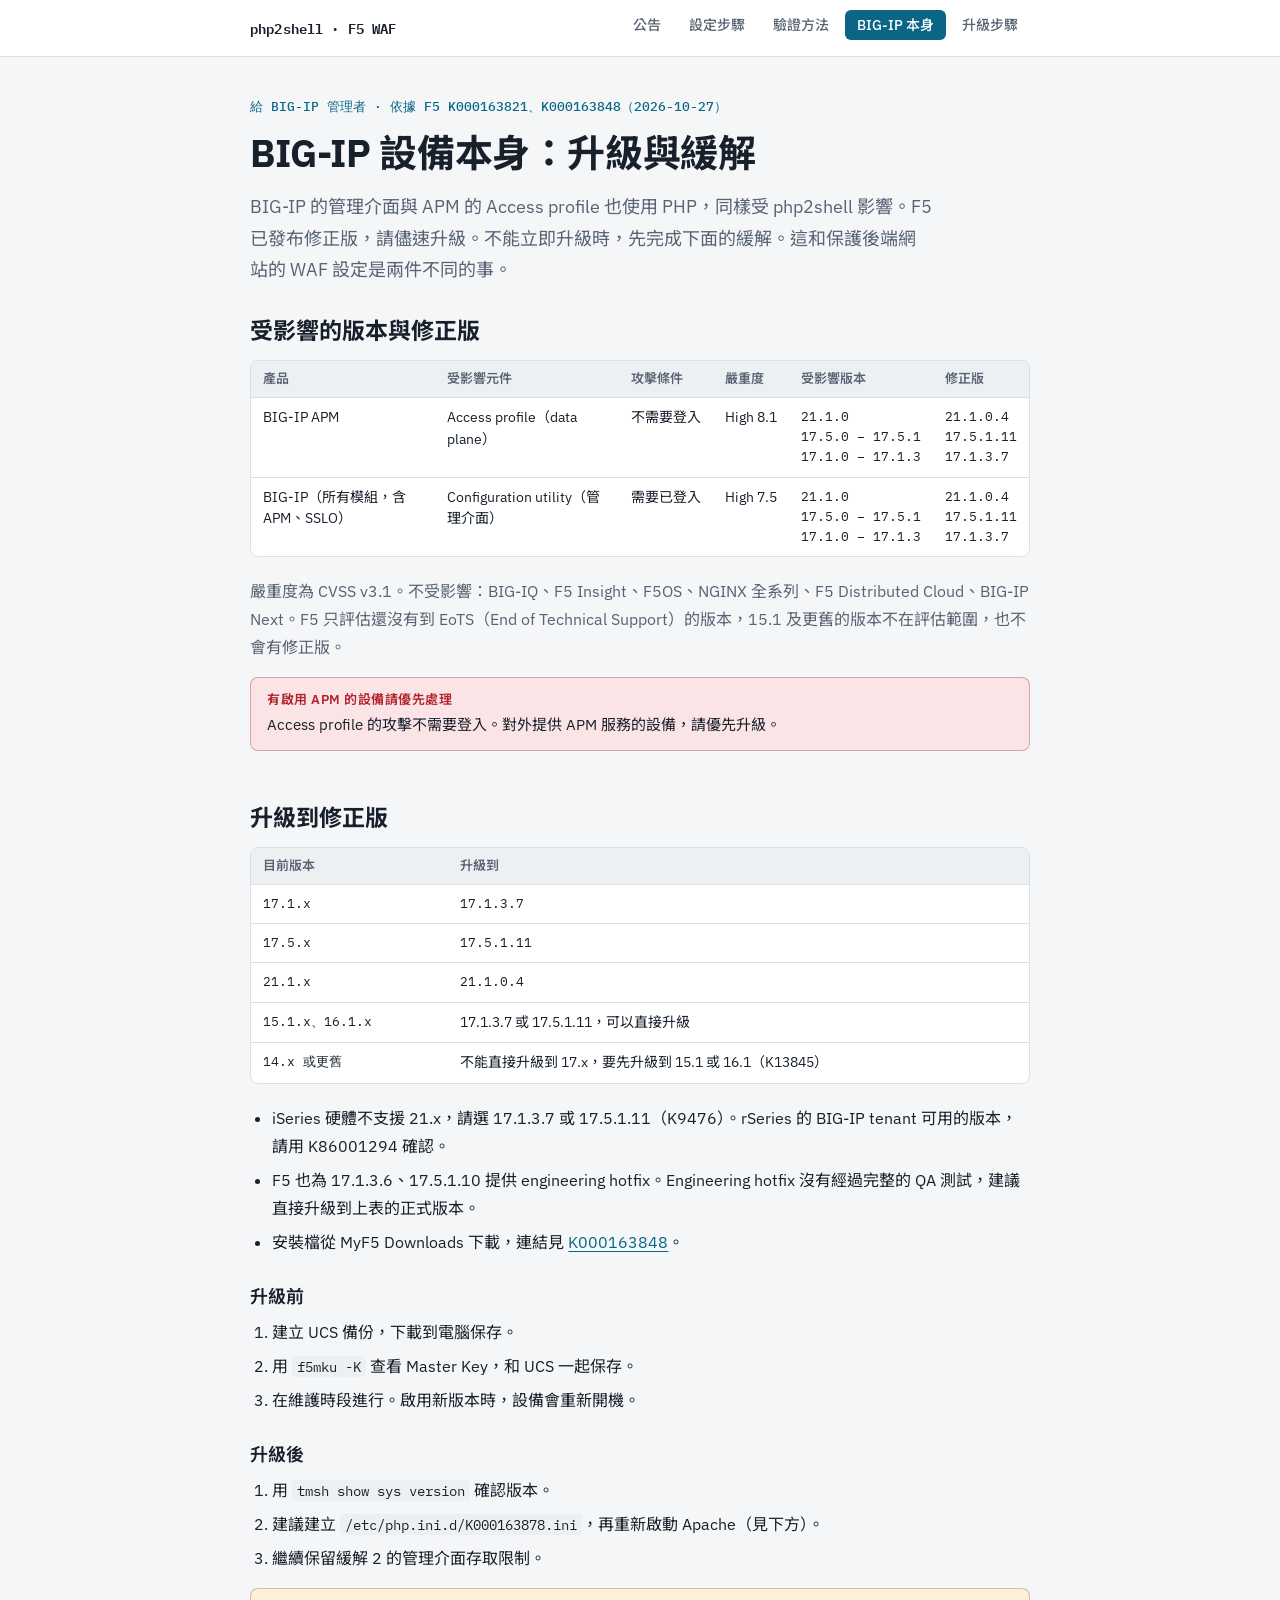
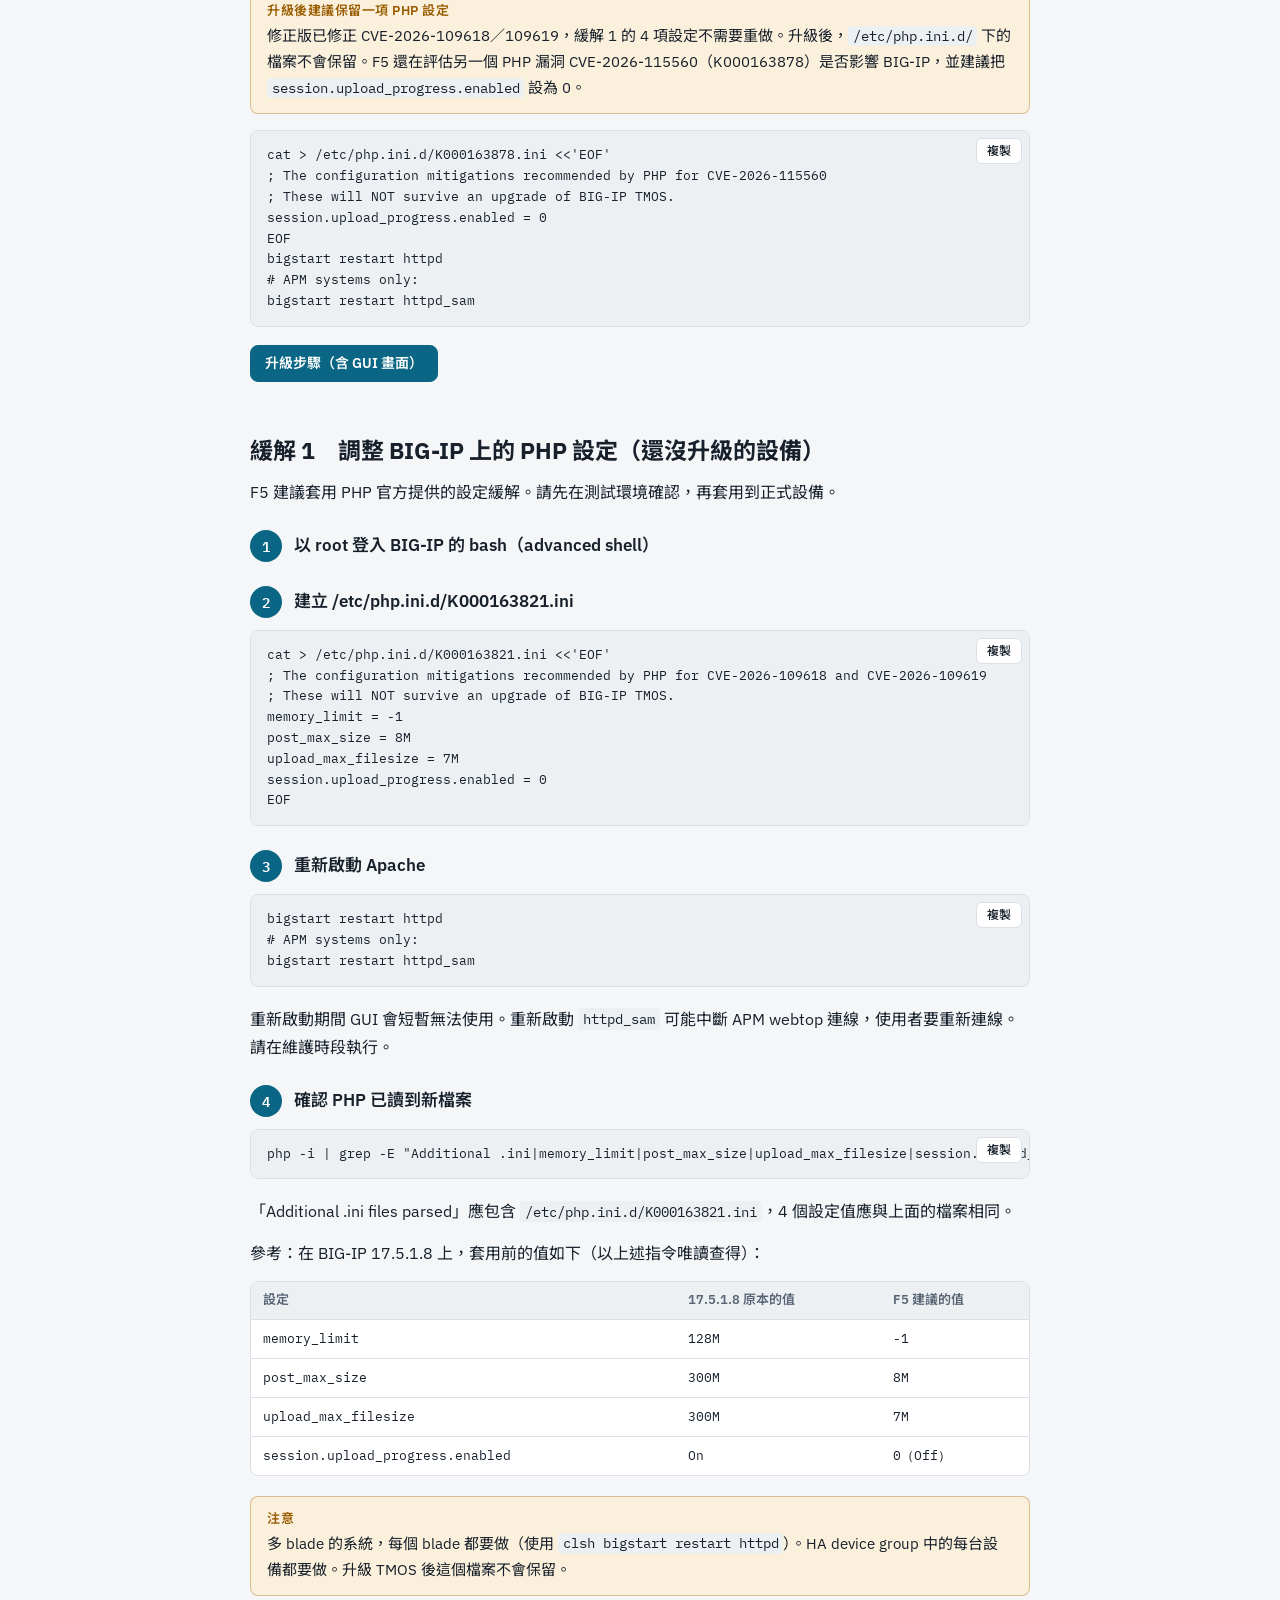
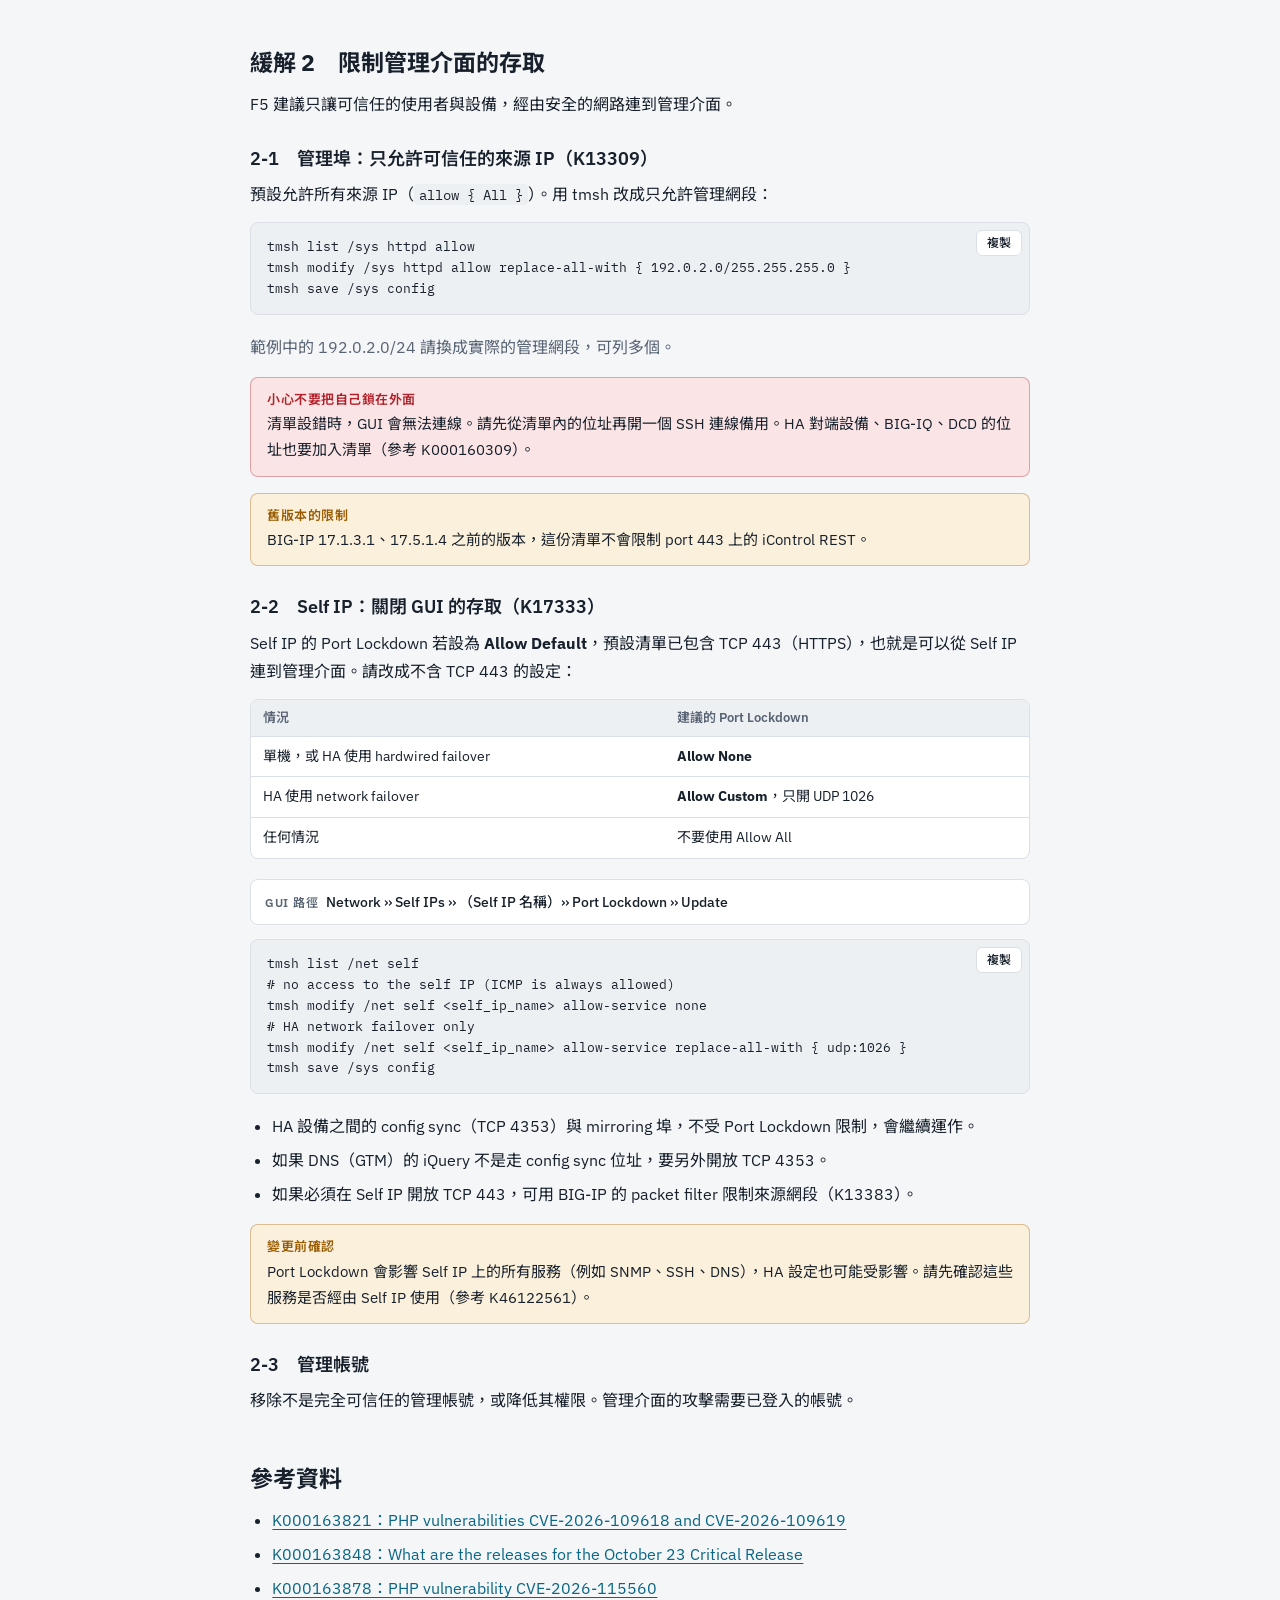
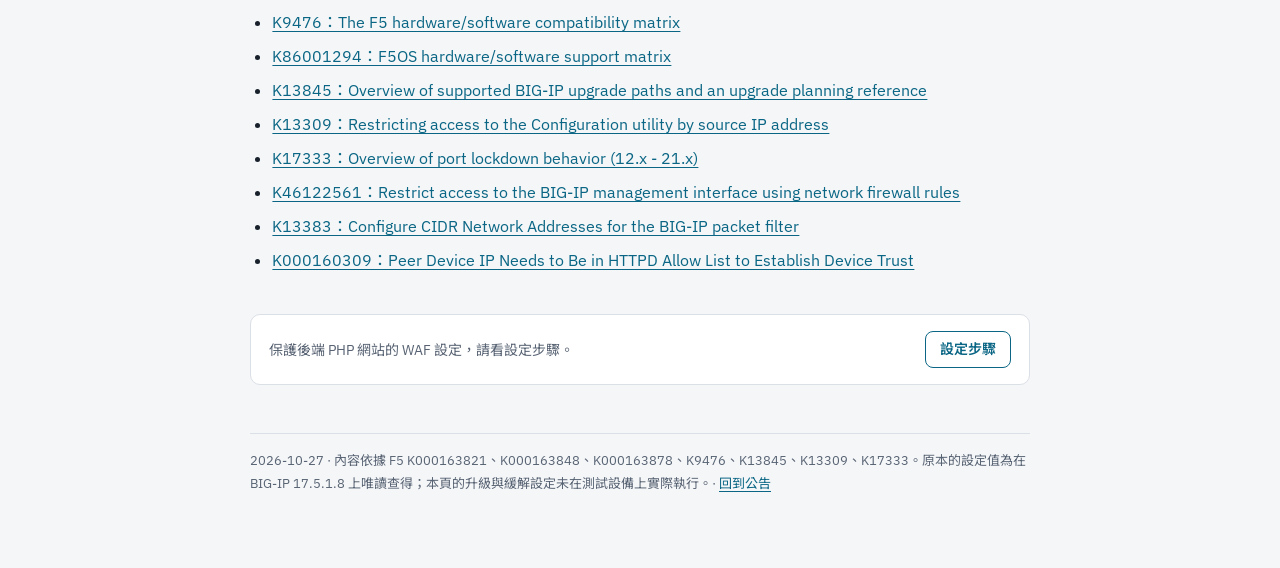
==== commit 7de3be12: "docs: add de-identified BIG-IP upgrade procedure page - upgrade.html: UCS/Master Key backup and upgr" ====
--- a/docs/bigip.html
+++ b/docs/bigip.html
@@ -18,6 +18,7 @@
       <li><a href="setup.html">設定步驟</a></li>
       <li><a href="verify.html">驗證方法</a></li>
       <li><a href="bigip.html" aria-current="page">BIG-IP 本身</a></li>
+      <li><a href="upgrade.html">升級步驟</a></li>
     </ul>
   </div>
 </nav>
@@ -51,7 +52,7 @@
       <tr><td class="mono">14.x 或更舊</td><td>不能直接升級到 17.x，要先升級到 15.1 或 16.1（K13845）</td></tr>
     </table></div>
     <ul>
-      <li>iSeries 硬體不支援 21.x，請選 17.1.3.7 或 17.5.1.11（K9476）。</li>
+      <li>iSeries 硬體不支援 21.x，請選 17.1.3.7 或 17.5.1.11（K9476）。rSeries 的 BIG-IP tenant 可用的版本，請用 K86001294 確認。</li>
       <li>F5 也為 17.1.3.6、17.5.1.10 提供 engineering hotfix。Engineering hotfix 沒有經過完整的 QA 測試，建議直接升級到上表的正式版本。</li>
       <li>安裝檔從 MyF5 Downloads 下載，連結見 <a href="https://my.f5.com/manage/s/article/K000163848">K000163848</a>。</li>
     </ul>
@@ -78,7 +79,7 @@
 bigstart restart httpd
 # APM systems only:
 bigstart restart httpd_sam</pre></div>
-    <p class="muted">需要升級的操作手冊（含 GUI 畫面），請聯絡您的業務窗口。</p>
+    <div class="btns"><a class="btn primary" href="upgrade.html">升級步驟（含 GUI 畫面）</a></div>
   </section>
 
   <section id="php">
@@ -161,6 +162,7 @@
       <li><a href="https://my.f5.com/manage/s/article/K000163848">K000163848：What are the releases for the October 23 Critical Release</a></li>
       <li><a href="https://my.f5.com/manage/s/article/K000163878">K000163878：PHP vulnerability CVE-2026-115560</a></li>
       <li><a href="https://my.f5.com/manage/s/article/K9476">K9476：The F5 hardware/software compatibility matrix</a></li>
+      <li><a href="https://my.f5.com/manage/s/article/K86001294">K86001294：F5OS hardware/software support matrix</a></li>
       <li><a href="https://my.f5.com/manage/s/article/K13845">K13845：Overview of supported BIG-IP upgrade paths and an upgrade planning reference</a></li>
       <li><a href="https://my.f5.com/manage/s/article/K13309">K13309：Restricting access to the Configuration utility by source IP address</a></li>
       <li><a href="https://my.f5.com/manage/s/article/K17333">K17333：Overview of port lockdown behavior (12.x - 21.x)</a></li>
--- a/docs/style.css
+++ b/docs/style.css
@@ -151,6 +151,8 @@
 @media (max-width: 640px) {
   body { font-size: 15px; }
   .wrap { padding-inline: 16px; }
+  .tabs { gap: 2px; }
+  .tabs a { padding: 6px 7px; font-size: 13px; }
   .sigs, .links { grid-template-columns: minmax(0, 1fr); }
   .todo li { grid-template-columns: 32px minmax(0, 1fr); gap: 12px; padding: 14px; }
   .todo li::before { width: 32px; height: 32px; font-size: 15px; }
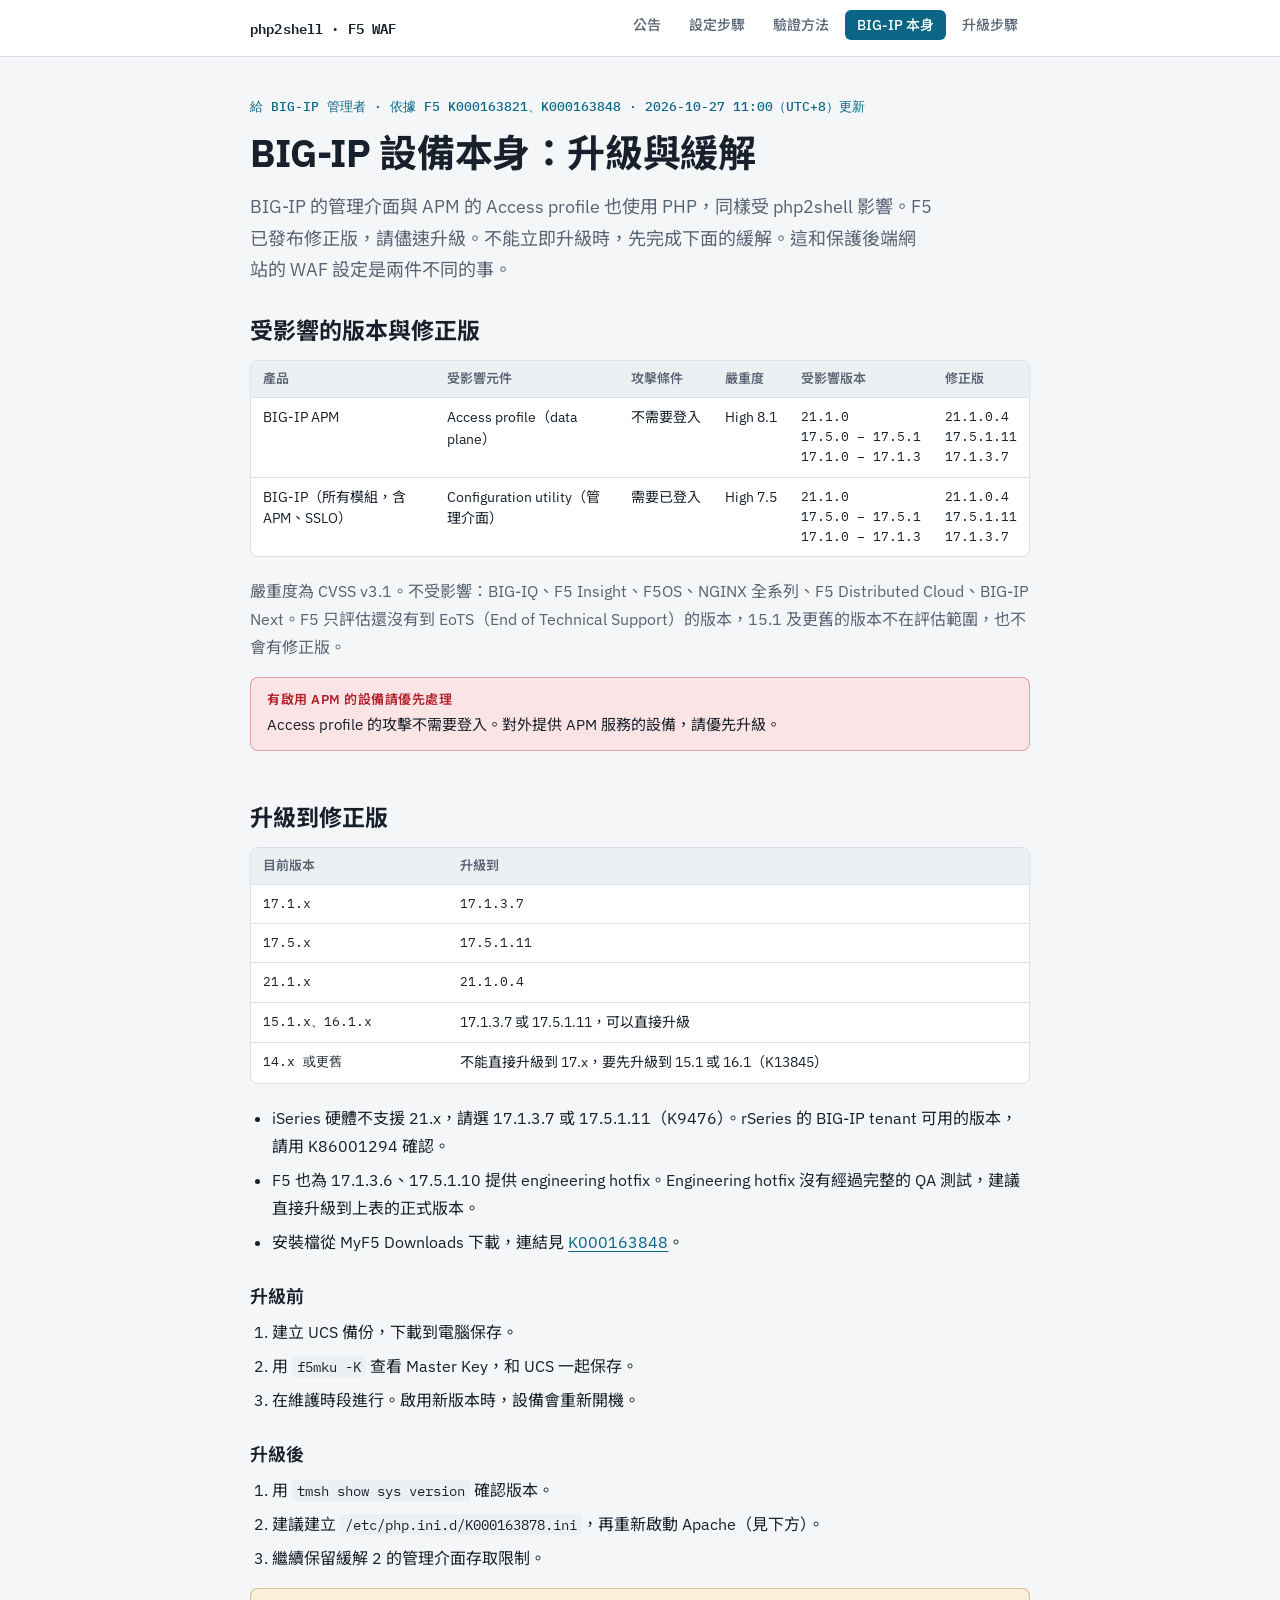
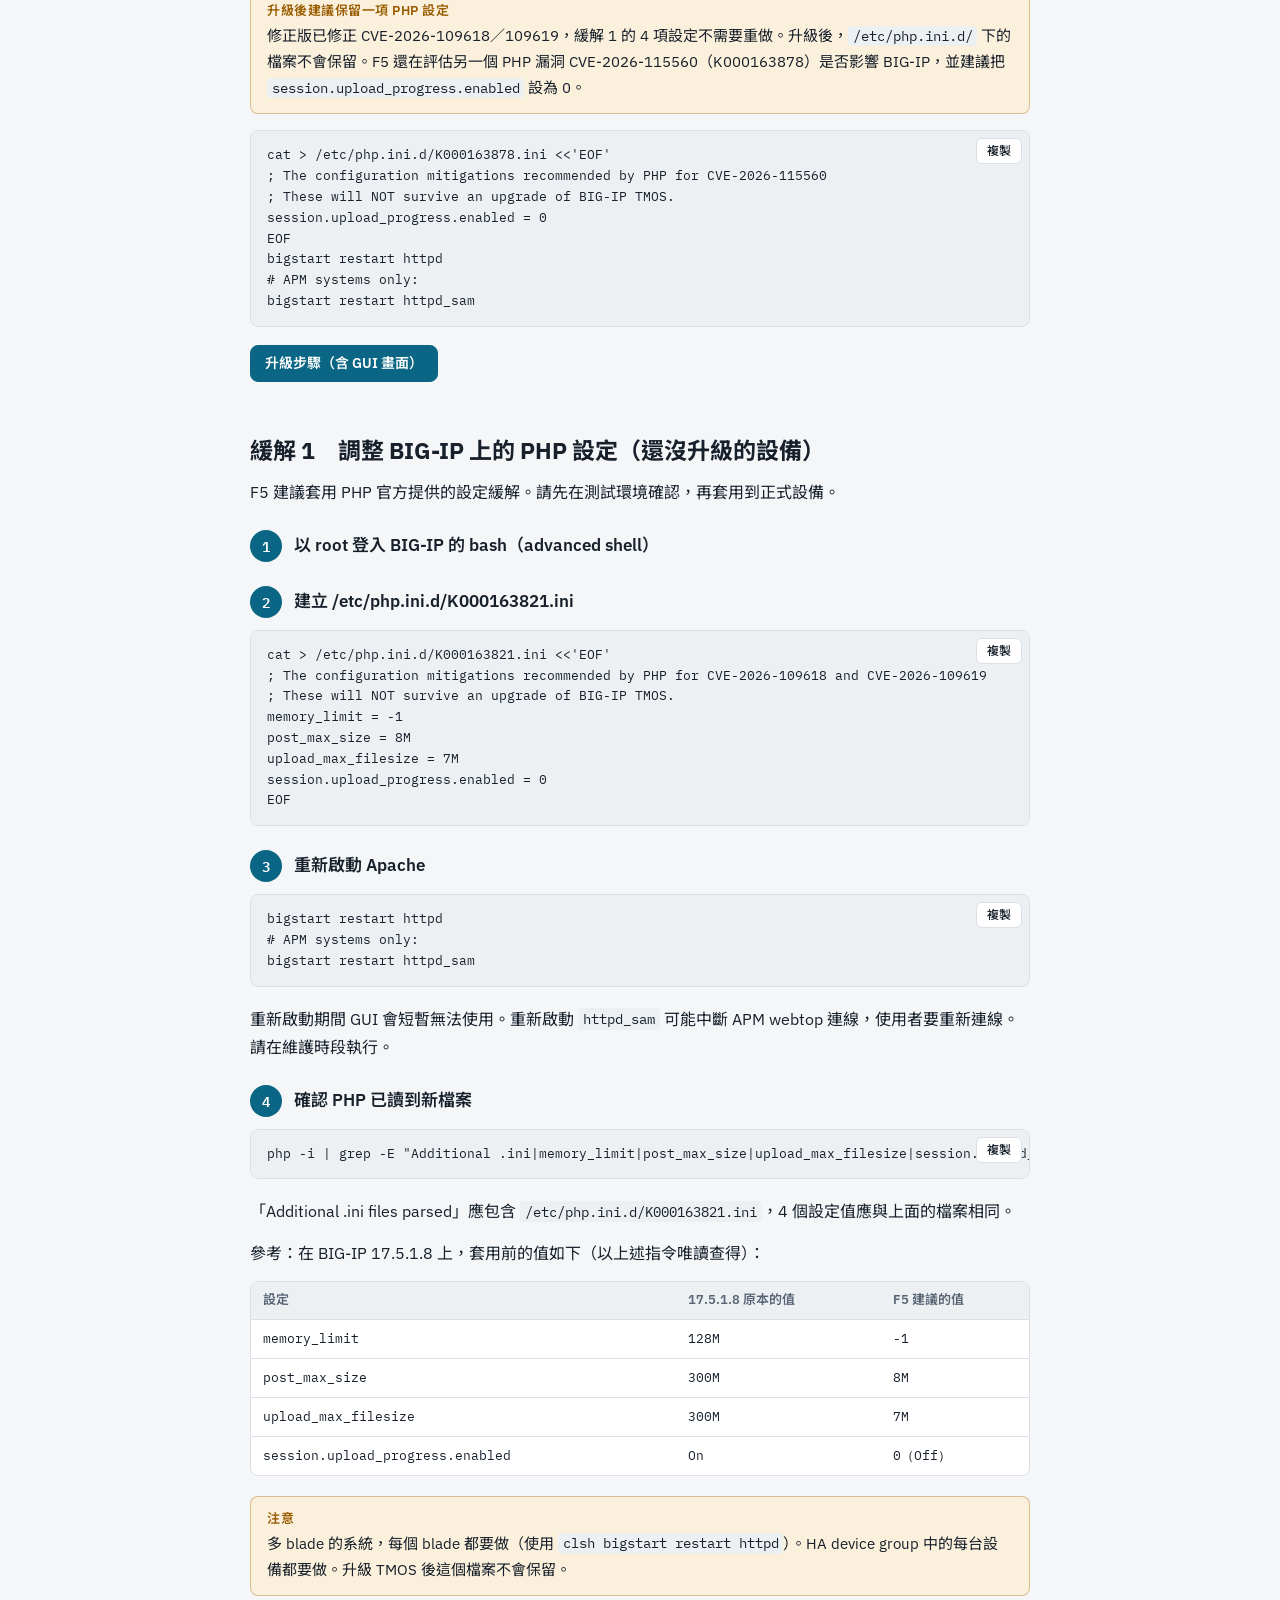
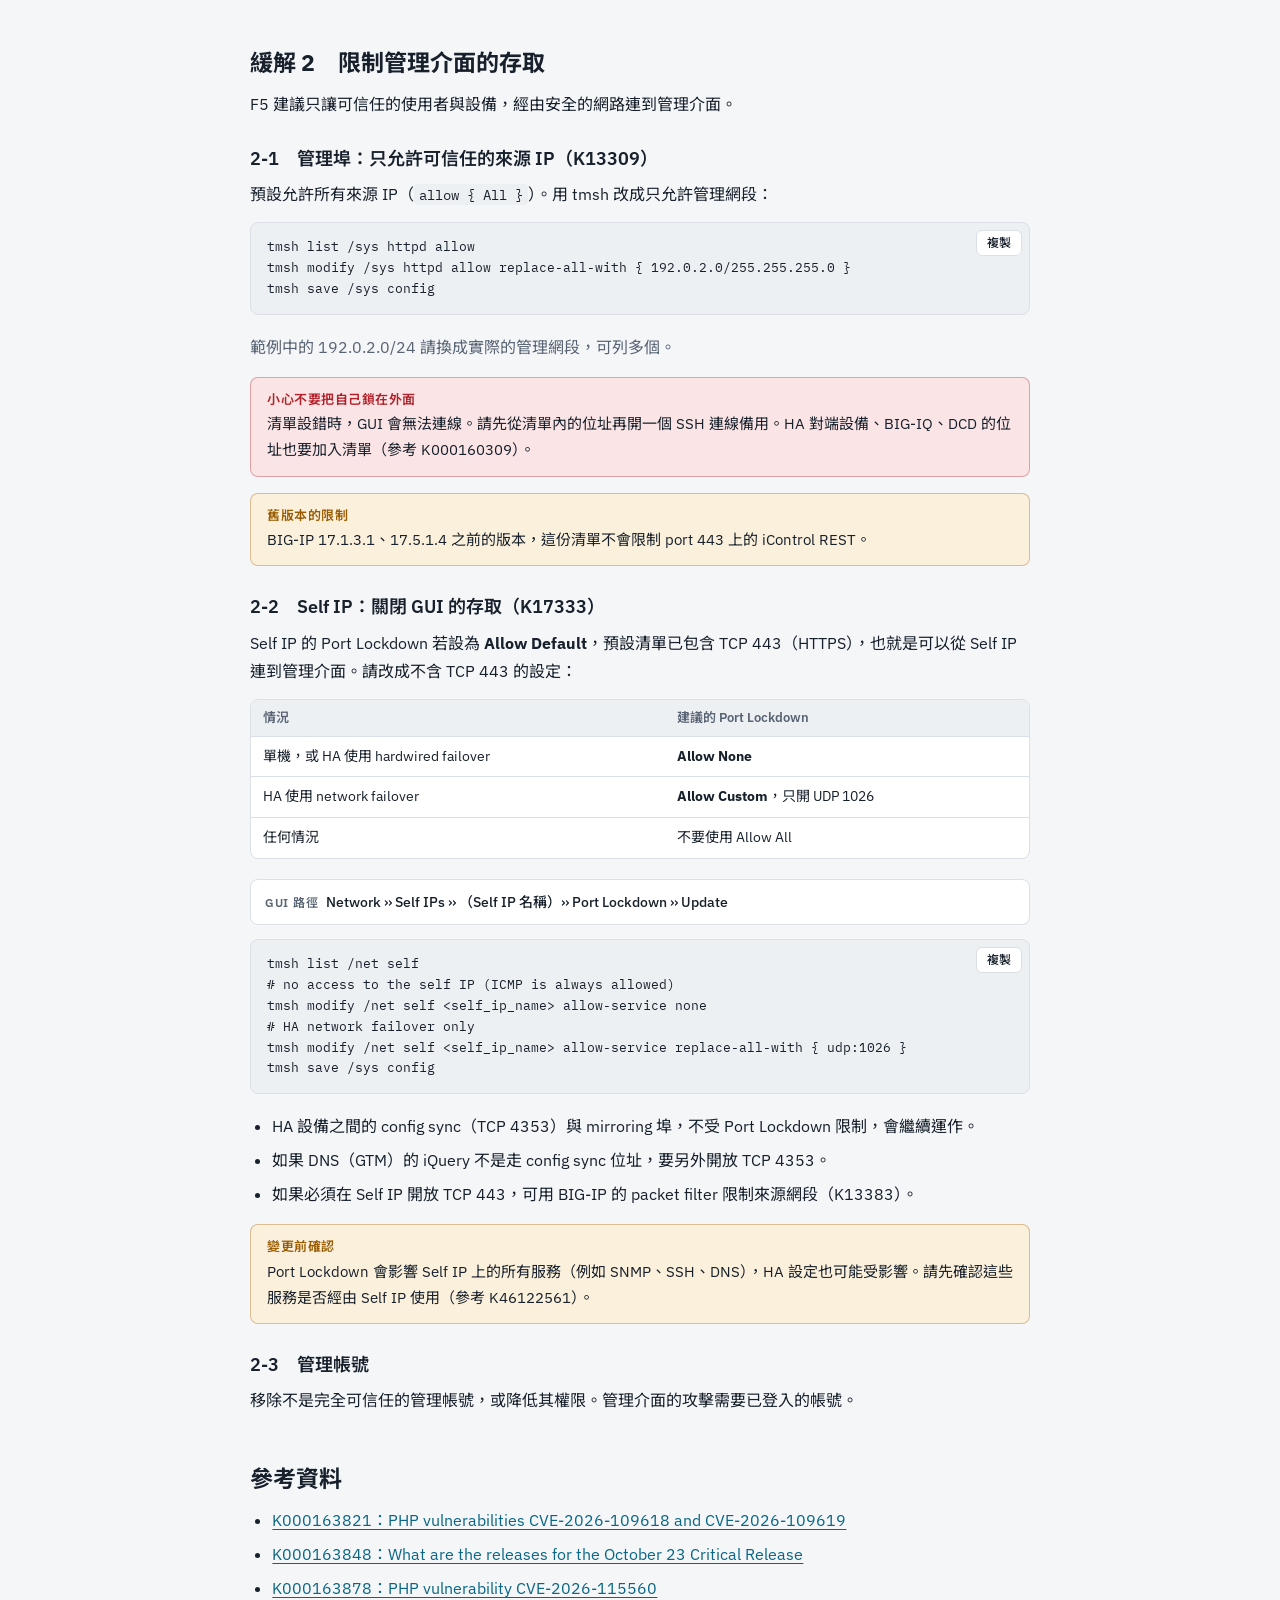
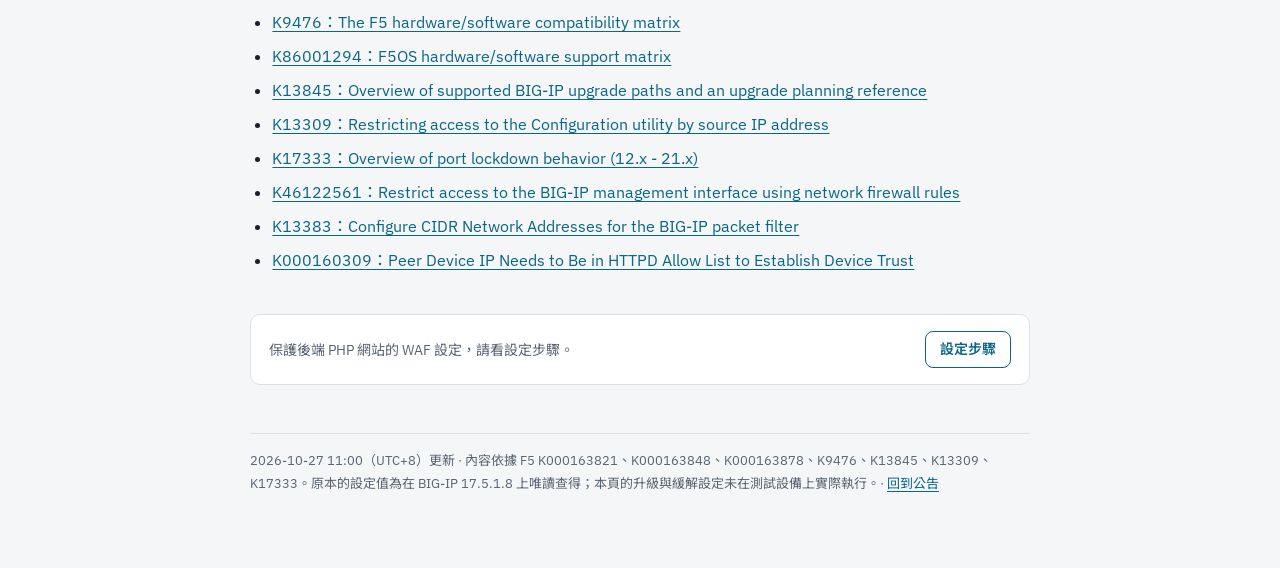
==== commit cab0630c: "docs: add update time to page stamps Each page shows the time (UTC+8) of its last content change, so" ====
--- a/docs/bigip.html
+++ b/docs/bigip.html
@@ -25,7 +25,7 @@
 
 <main class="wrap">
   <header class="hero">
-    <p class="eyebrow">給 BIG-IP 管理者 · 依據 F5 K000163821、K000163848（2026-10-27）</p>
+    <p class="eyebrow">給 BIG-IP 管理者 · 依據 F5 K000163821、K000163848 · 2026-10-27 11:00（UTC+8）更新</p>
     <h1>BIG-IP 設備本身：升級與緩解</h1>
     <p class="lede">BIG-IP 的管理介面與 APM 的 Access profile 也使用 PHP，同樣受 php2shell 影響。F5 已發布修正版，請儘速升級。不能立即升級時，先完成下面的緩解。這和保護後端網站的 WAF 設定是兩件不同的事。</p>
   </header>
@@ -174,7 +174,7 @@
 
   <div class="next"><span>保護後端 PHP 網站的 WAF 設定，請看設定步驟。</span><a class="btn ghost" href="setup.html">設定步驟</a></div>
 
-  <footer>2026-10-27 · 內容依據 F5 K000163821、K000163848、K000163878、K9476、K13845、K13309、K17333。原本的設定值為在 BIG-IP 17.5.1.8 上唯讀查得；本頁的升級與緩解設定未在測試設備上實際執行。· <a href="index.html">回到公告</a></footer>
+  <footer>2026-10-27 11:00（UTC+8）更新 · 內容依據 F5 K000163821、K000163848、K000163878、K9476、K13845、K13309、K17333。原本的設定值為在 BIG-IP 17.5.1.8 上唯讀查得；本頁的升級與緩解設定未在測試設備上實際執行。· <a href="index.html">回到公告</a></footer>
 </main>
 <script src="app.js"></script>
 </body>
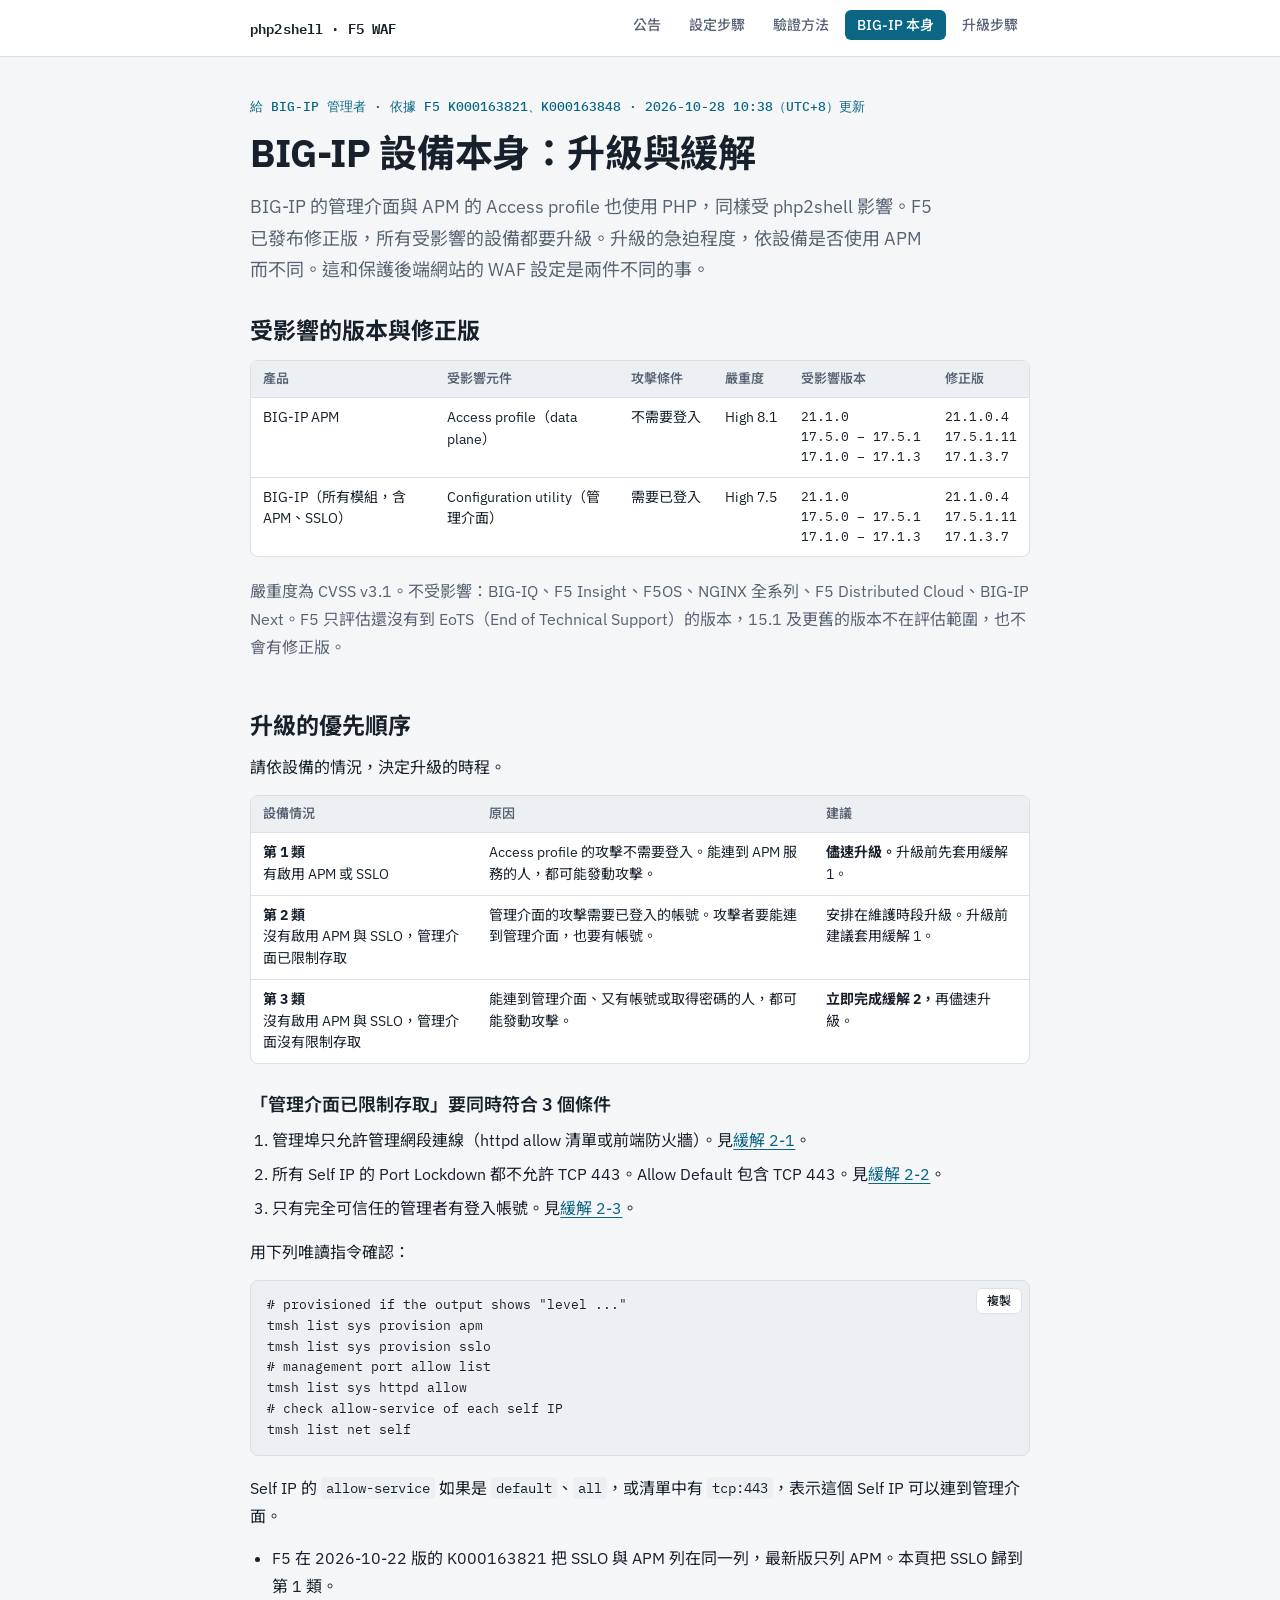
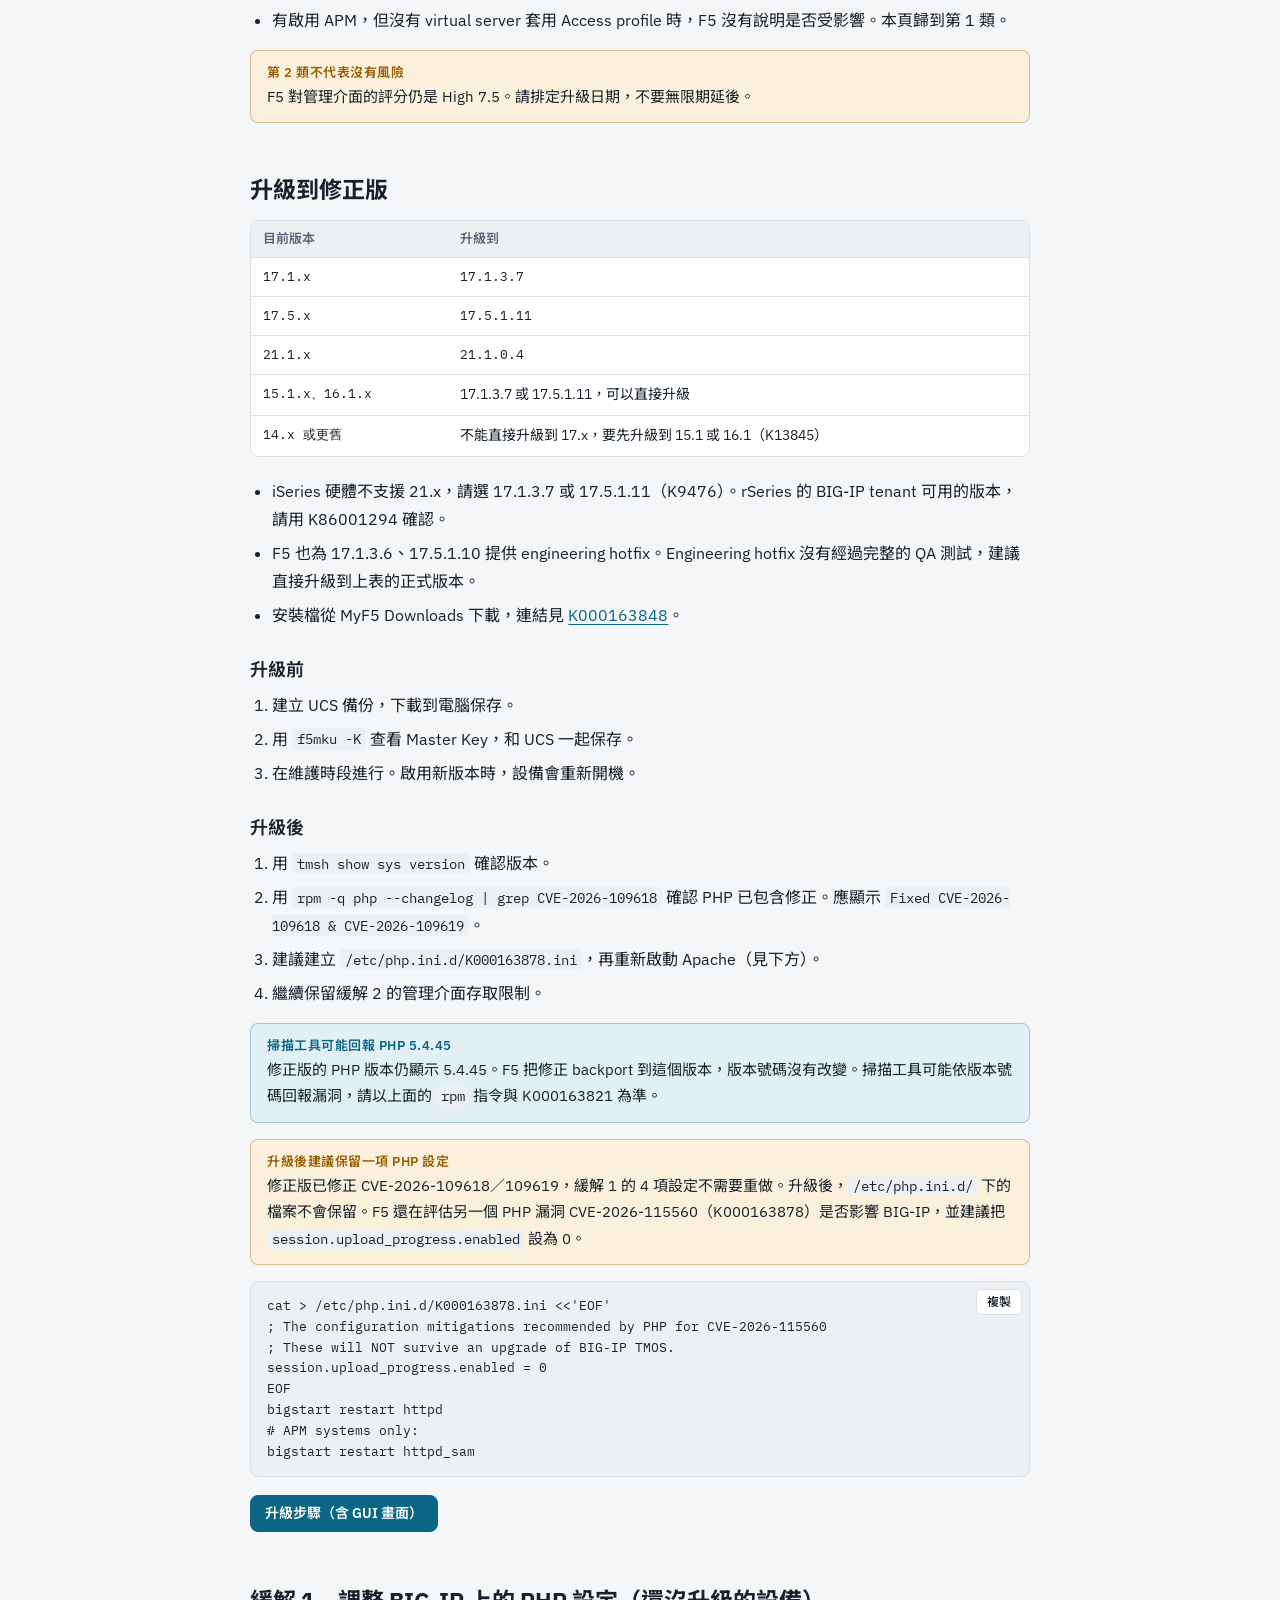
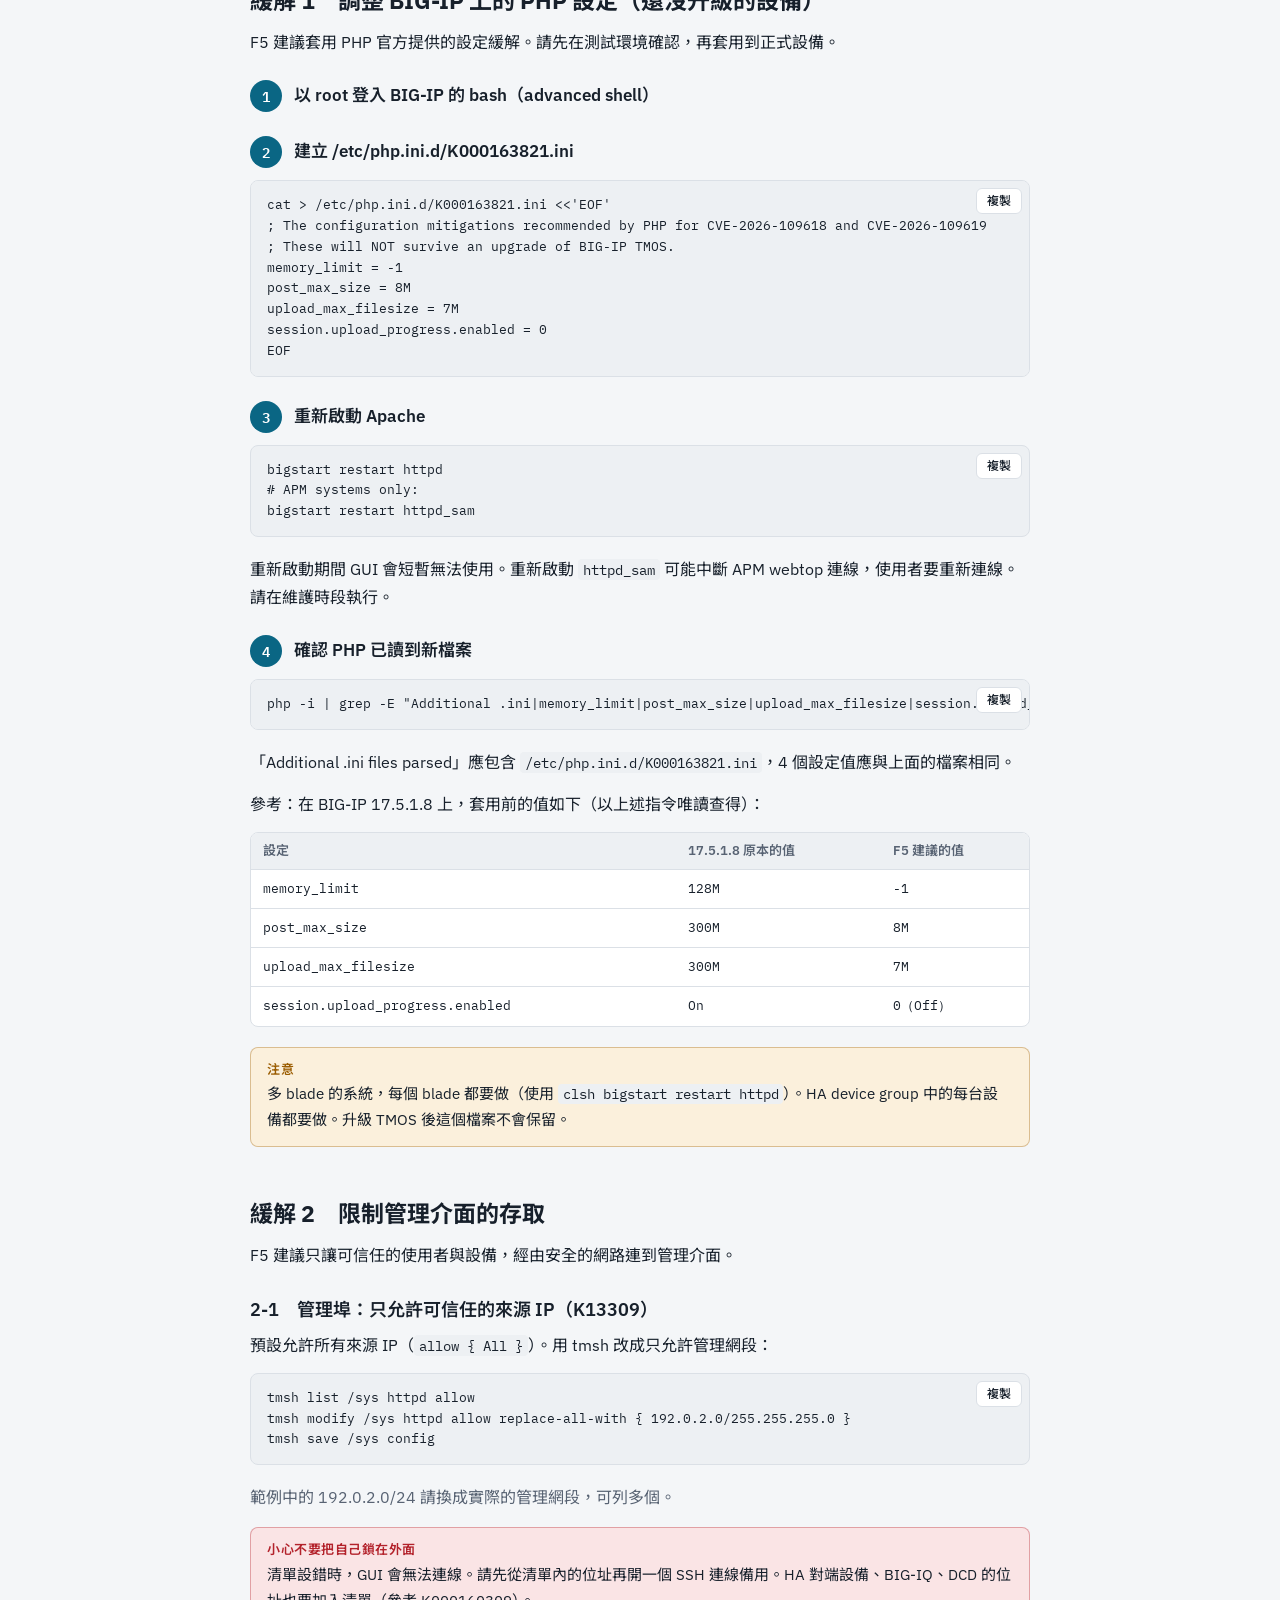
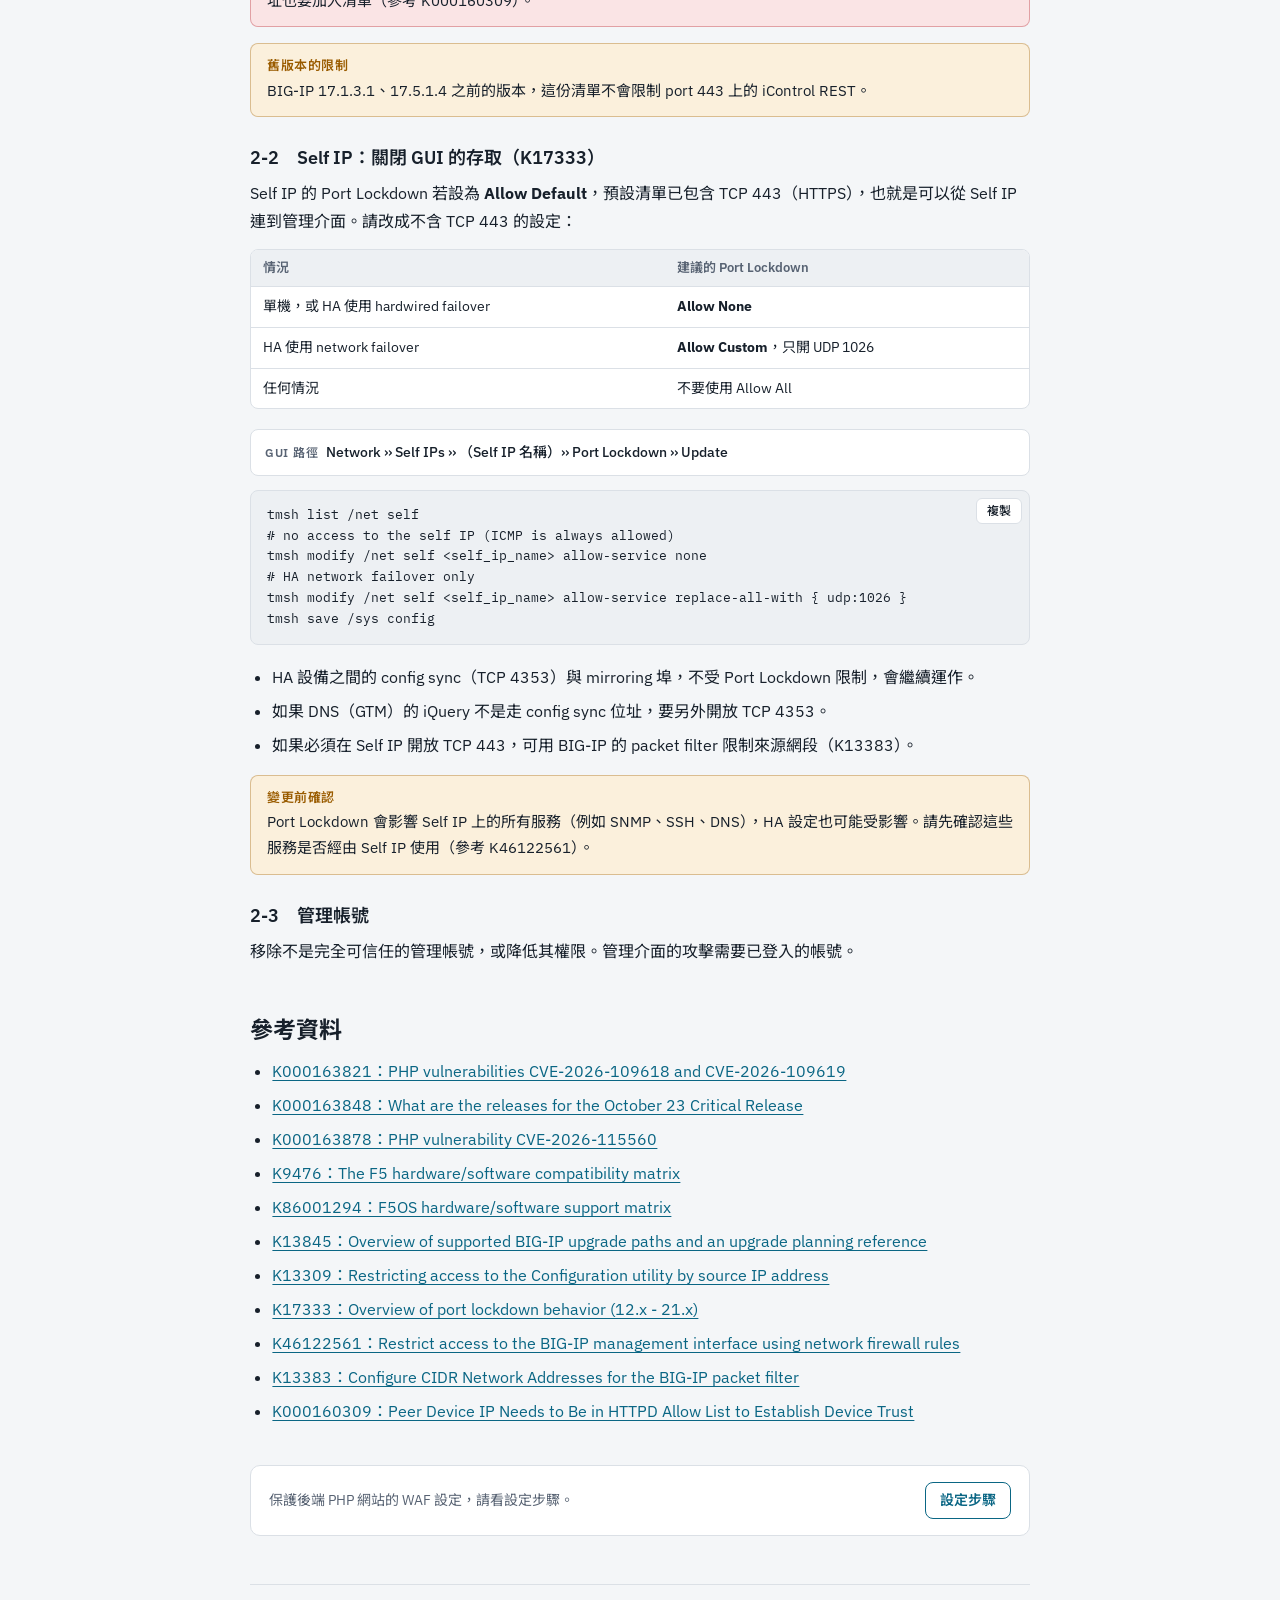
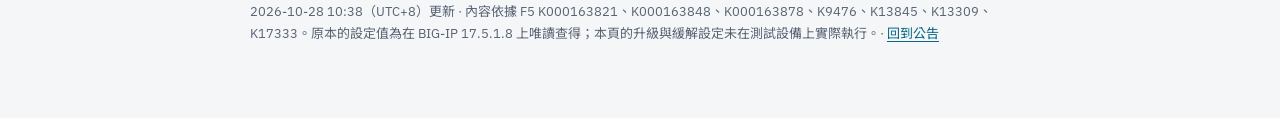
==== commit 817ddd49: "docs: prioritize BIG-IP upgrades by APM use and management access - bigip.html: add upgrade priority" ====
--- a/docs/bigip.html
+++ b/docs/bigip.html
@@ -25,9 +25,9 @@
 
 <main class="wrap">
   <header class="hero">
-    <p class="eyebrow">給 BIG-IP 管理者 · 依據 F5 K000163821、K000163848 · 2026-10-27 11:00（UTC+8）更新</p>
+    <p class="eyebrow">給 BIG-IP 管理者 · 依據 F5 K000163821、K000163848 · 2026-10-28 10:38（UTC+8）更新</p>
     <h1>BIG-IP 設備本身：升級與緩解</h1>
-    <p class="lede">BIG-IP 的管理介面與 APM 的 Access profile 也使用 PHP，同樣受 php2shell 影響。F5 已發布修正版，請儘速升級。不能立即升級時，先完成下面的緩解。這和保護後端網站的 WAF 設定是兩件不同的事。</p>
+    <p class="lede">BIG-IP 的管理介面與 APM 的 Access profile 也使用 PHP，同樣受 php2shell 影響。F5 已發布修正版，所有受影響的設備都要升級。升級的急迫程度，依設備是否使用 APM 而不同。這和保護後端網站的 WAF 設定是兩件不同的事。</p>
   </header>
 
   <section id="affected">
@@ -38,7 +38,38 @@
       <tr><td>BIG-IP（所有模組，含 APM、SSLO）</td><td>Configuration utility（管理介面）</td><td class="nw">需要已登入</td><td class="nw">High 7.5</td><td class="mono">21.1.0<br>17.5.0 – 17.5.1<br>17.1.0 – 17.1.3</td><td class="mono">21.1.0.4<br>17.5.1.11<br>17.1.3.7</td></tr>
     </table></div>
     <p class="muted">嚴重度為 CVSS v3.1。不受影響：BIG-IQ、F5 Insight、F5OS、NGINX 全系列、F5 Distributed Cloud、BIG-IP Next。F5 只評估還沒有到 EoTS（End of Technical Support）的版本，15.1 及更舊的版本不在評估範圍，也不會有修正版。</p>
-    <div class="note bad"><b>有啟用 APM 的設備請優先處理</b>Access profile 的攻擊不需要登入。對外提供 APM 服務的設備，請優先升級。</div>
+  </section>
+
+  <section id="priority">
+    <h2>升級的優先順序</h2>
+    <p>請依設備的情況，決定升級的時程。</p>
+    <div class="tbl"><table>
+      <tr><th>設備情況</th><th>原因</th><th>建議</th></tr>
+      <tr><td><b>第 1 類</b><br>有啟用 APM 或 SSLO</td><td>Access profile 的攻擊不需要登入。能連到 APM 服務的人，都可能發動攻擊。</td><td><b>儘速升級。</b>升級前先套用緩解 1。</td></tr>
+      <tr><td><b>第 2 類</b><br>沒有啟用 APM 與 SSLO，管理介面已限制存取</td><td>管理介面的攻擊需要已登入的帳號。攻擊者要能連到管理介面，也要有帳號。</td><td>安排在維護時段升級。升級前建議套用緩解 1。</td></tr>
+      <tr><td><b>第 3 類</b><br>沒有啟用 APM 與 SSLO，管理介面沒有限制存取</td><td>能連到管理介面、又有帳號或取得密碼的人，都可能發動攻擊。</td><td><b>立即完成緩解 2，</b>再儘速升級。</td></tr>
+    </table></div>
+
+    <h3>「管理介面已限制存取」要同時符合 3 個條件</h3>
+    <ol>
+      <li>管理埠只允許管理網段連線（httpd allow 清單或前端防火牆）。見<a href="#access">緩解 2-1</a>。</li>
+      <li>所有 Self IP 的 Port Lockdown 都不允許 TCP 443。Allow Default 包含 TCP 443。見<a href="#access">緩解 2-2</a>。</li>
+      <li>只有完全可信任的管理者有登入帳號。見<a href="#access">緩解 2-3</a>。</li>
+    </ol>
+    <p>用下列唯讀指令確認：</p>
+    <div class="code"><pre># provisioned if the output shows "level ..."
+tmsh list sys provision apm
+tmsh list sys provision sslo
+# management port allow list
+tmsh list sys httpd allow
+# check allow-service of each self IP
+tmsh list net self</pre></div>
+    <p>Self IP 的 <code>allow-service</code> 如果是 <code>default</code>、<code>all</code>，或清單中有 <code>tcp:443</code>，表示這個 Self IP 可以連到管理介面。</p>
+    <ul>
+      <li>F5 在 2026-10-22 版的 K000163821 把 SSLO 與 APM 列在同一列，最新版只列 APM。本頁把 SSLO 歸到第 1 類。</li>
+      <li>有啟用 APM，但沒有 virtual server 套用 Access profile 時，F5 沒有說明是否受影響。本頁歸到第 1 類。</li>
+    </ul>
+    <div class="note warn"><b>第 2 類不代表沒有風險</b>F5 對管理介面的評分仍是 High 7.5。請排定升級日期，不要無限期延後。</div>
   </section>
 
   <section id="upgrade">
@@ -67,9 +98,11 @@
     <h3>升級後</h3>
     <ol>
       <li>用 <code>tmsh show sys version</code> 確認版本。</li>
+      <li>用 <code>rpm -q php --changelog | grep CVE-2026-109618</code> 確認 PHP 已包含修正。應顯示 <code>Fixed CVE-2026-109618 &amp; CVE-2026-109619</code>。</li>
       <li>建議建立 <code>/etc/php.ini.d/K000163878.ini</code>，再重新啟動 Apache（見下方）。</li>
       <li>繼續保留緩解 2 的管理介面存取限制。</li>
     </ol>
+    <div class="note info"><b>掃描工具可能回報 PHP 5.4.45</b>修正版的 PHP 版本仍顯示 5.4.45。F5 把修正 backport 到這個版本，版本號碼沒有改變。掃描工具可能依版本號碼回報漏洞，請以上面的 <code>rpm</code> 指令與 K000163821 為準。</div>
     <div class="note warn"><b>升級後建議保留一項 PHP 設定</b>修正版已修正 CVE-2026-109618／109619，緩解 1 的 4 項設定不需要重做。升級後，<code>/etc/php.ini.d/</code> 下的檔案不會保留。F5 還在評估另一個 PHP 漏洞 CVE-2026-115560（K000163878）是否影響 BIG-IP，並建議把 <code>session.upload_progress.enabled</code> 設為 0。</div>
     <div class="code"><pre>cat &gt; /etc/php.ini.d/K000163878.ini &lt;&lt;'EOF'
 ; The configuration mitigations recommended by PHP for CVE-2026-115560
@@ -174,7 +207,7 @@
 
   <div class="next"><span>保護後端 PHP 網站的 WAF 設定，請看設定步驟。</span><a class="btn ghost" href="setup.html">設定步驟</a></div>
 
-  <footer>2026-10-27 11:00（UTC+8）更新 · 內容依據 F5 K000163821、K000163848、K000163878、K9476、K13845、K13309、K17333。原本的設定值為在 BIG-IP 17.5.1.8 上唯讀查得；本頁的升級與緩解設定未在測試設備上實際執行。· <a href="index.html">回到公告</a></footer>
+  <footer>2026-10-28 10:38（UTC+8）更新 · 內容依據 F5 K000163821、K000163848、K000163878、K9476、K13845、K13309、K17333。原本的設定值為在 BIG-IP 17.5.1.8 上唯讀查得；本頁的升級與緩解設定未在測試設備上實際執行。· <a href="index.html">回到公告</a></footer>
 </main>
 <script src="app.js"></script>
 </body>
